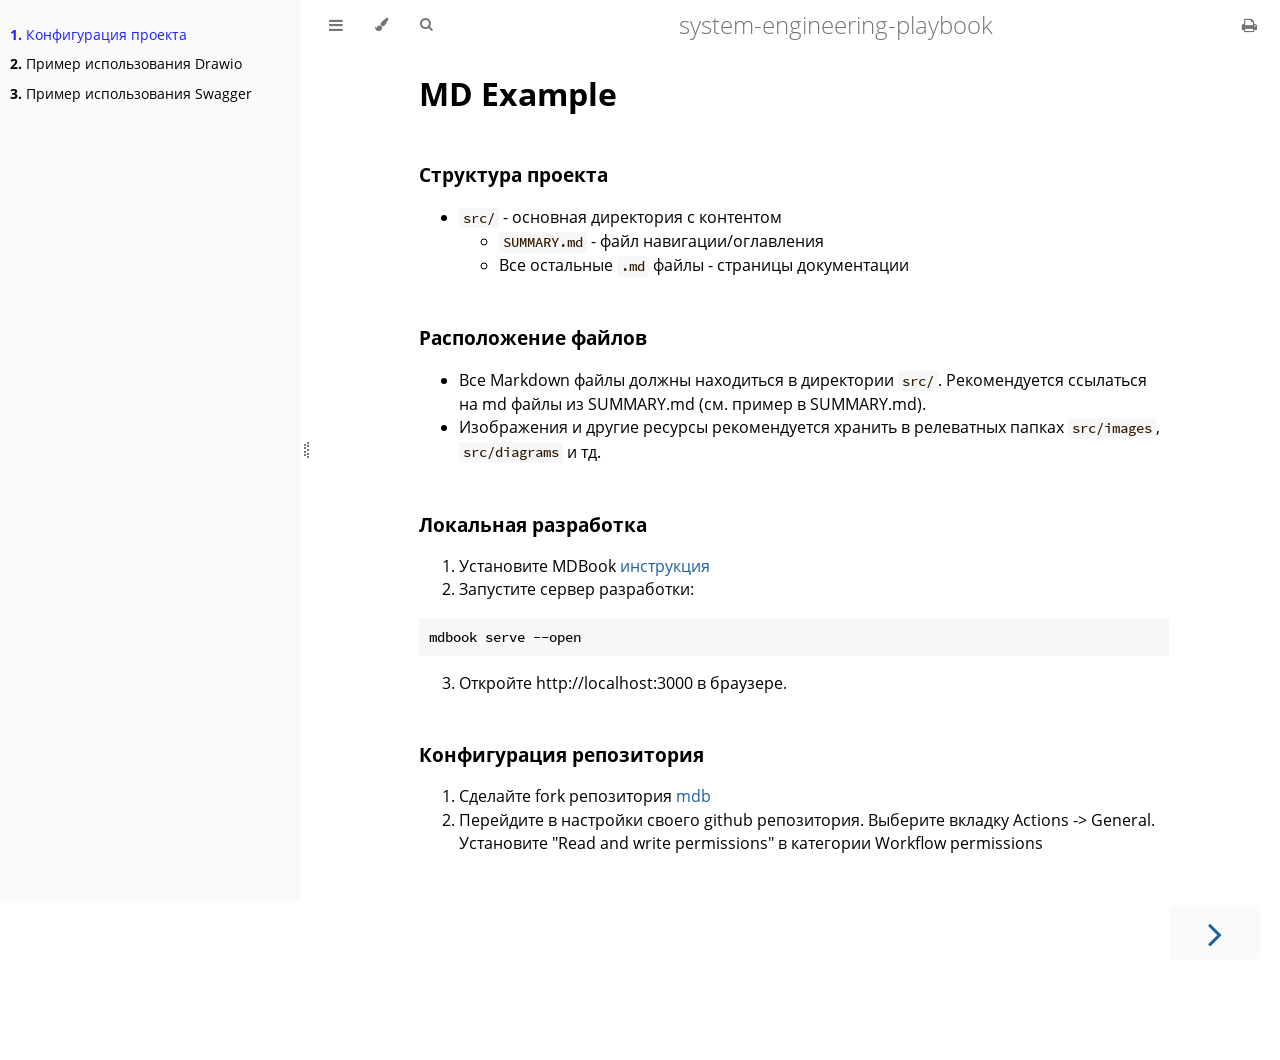
==== index.html @ 0db140ce "deploy: 8c6ef41985751043d47fd1ad18cd26ea9575f774" ====
<!DOCTYPE HTML>
<html lang="en" class="light sidebar-visible" dir="ltr">
    <head>
        <!-- Book generated using mdBook -->
        <meta charset="UTF-8">
        <title>Конфигурация проекта - system-engineering-playbook</title>


        <!-- Custom HTML head -->

        <meta name="description" content="">
        <meta name="viewport" content="width=device-width, initial-scale=1">
        <meta name="theme-color" content="#ffffff">

        <link rel="icon" href="favicon.svg">
        <link rel="shortcut icon" href="favicon.png">
        <link rel="stylesheet" href="css/variables.css">
        <link rel="stylesheet" href="css/general.css">
        <link rel="stylesheet" href="css/chrome.css">
        <link rel="stylesheet" href="css/print.css" media="print">

        <!-- Fonts -->
        <link rel="stylesheet" href="FontAwesome/css/font-awesome.css">
        <link rel="stylesheet" href="fonts/fonts.css">

        <!-- Highlight.js Stylesheets -->
        <link rel="stylesheet" id="highlight-css" href="highlight.css">
        <link rel="stylesheet" id="tomorrow-night-css" href="tomorrow-night.css">
        <link rel="stylesheet" id="ayu-highlight-css" href="ayu-highlight.css">

        <!-- Custom theme stylesheets -->
        <link rel="stylesheet" href="src/_assets/custom.css">


        <!-- Provide site root and default themes to javascript -->
        <script>
            const path_to_root = "";
            const default_light_theme = "light";
            const default_dark_theme = "navy";
            window.path_to_searchindex_js = "searchindex.js";
        </script>
        <!-- Start loading toc.js asap -->
        <script src="toc.js"></script>
    </head>
    <body>
    <div id="mdbook-help-container">
        <div id="mdbook-help-popup">
            <h2 class="mdbook-help-title">Keyboard shortcuts</h2>
            <div>
                <p>Press <kbd>←</kbd> or <kbd>→</kbd> to navigate between chapters</p>
                <p>Press <kbd>S</kbd> or <kbd>/</kbd> to search in the book</p>
                <p>Press <kbd>?</kbd> to show this help</p>
                <p>Press <kbd>Esc</kbd> to hide this help</p>
            </div>
        </div>
    </div>
    <div id="body-container">
        <!-- Work around some values being stored in localStorage wrapped in quotes -->
        <script>
            try {
                let theme = localStorage.getItem('mdbook-theme');
                let sidebar = localStorage.getItem('mdbook-sidebar');

                if (theme.startsWith('"') && theme.endsWith('"')) {
                    localStorage.setItem('mdbook-theme', theme.slice(1, theme.length - 1));
                }

                if (sidebar.startsWith('"') && sidebar.endsWith('"')) {
                    localStorage.setItem('mdbook-sidebar', sidebar.slice(1, sidebar.length - 1));
                }
            } catch (e) { }
        </script>

        <!-- Set the theme before any content is loaded, prevents flash -->
        <script>
            const default_theme = window.matchMedia("(prefers-color-scheme: dark)").matches ? default_dark_theme : default_light_theme;
            let theme;
            try { theme = localStorage.getItem('mdbook-theme'); } catch(e) { }
            if (theme === null || theme === undefined) { theme = default_theme; }
            const html = document.documentElement;
            html.classList.remove('light')
            html.classList.add(theme);
            html.classList.add("js");
        </script>

        <input type="checkbox" id="sidebar-toggle-anchor" class="hidden">

        <!-- Hide / unhide sidebar before it is displayed -->
        <script>
            let sidebar = null;
            const sidebar_toggle = document.getElementById("sidebar-toggle-anchor");
            if (document.body.clientWidth >= 1080) {
                try { sidebar = localStorage.getItem('mdbook-sidebar'); } catch(e) { }
                sidebar = sidebar || 'visible';
            } else {
                sidebar = 'hidden';
                sidebar_toggle.checked = false;
            }
            if (sidebar === 'visible') {
                sidebar_toggle.checked = true;
            } else {
                html.classList.remove('sidebar-visible');
            }
        </script>

        <nav id="sidebar" class="sidebar" aria-label="Table of contents">
            <!-- populated by js -->
            <mdbook-sidebar-scrollbox class="sidebar-scrollbox"></mdbook-sidebar-scrollbox>
            <noscript>
                <iframe class="sidebar-iframe-outer" src="toc.html"></iframe>
            </noscript>
            <div id="sidebar-resize-handle" class="sidebar-resize-handle">
                <div class="sidebar-resize-indicator"></div>
            </div>
        </nav>

        <div id="page-wrapper" class="page-wrapper">

            <div class="page">
                <div id="menu-bar-hover-placeholder"></div>
                <div id="menu-bar" class="menu-bar sticky">
                    <div class="left-buttons">
                        <label id="sidebar-toggle" class="icon-button" for="sidebar-toggle-anchor" title="Toggle Table of Contents" aria-label="Toggle Table of Contents" aria-controls="sidebar">
                            <i class="fa fa-bars"></i>
                        </label>
                        <button id="theme-toggle" class="icon-button" type="button" title="Change theme" aria-label="Change theme" aria-haspopup="true" aria-expanded="false" aria-controls="theme-list">
                            <i class="fa fa-paint-brush"></i>
                        </button>
                        <ul id="theme-list" class="theme-popup" aria-label="Themes" role="menu">
                            <li role="none"><button role="menuitem" class="theme" id="default_theme">Auto</button></li>
                            <li role="none"><button role="menuitem" class="theme" id="light">Light</button></li>
                            <li role="none"><button role="menuitem" class="theme" id="rust">Rust</button></li>
                            <li role="none"><button role="menuitem" class="theme" id="coal">Coal</button></li>
                            <li role="none"><button role="menuitem" class="theme" id="navy">Navy</button></li>
                            <li role="none"><button role="menuitem" class="theme" id="ayu">Ayu</button></li>
                        </ul>
                        <button id="search-toggle" class="icon-button" type="button" title="Search (`/`)" aria-label="Toggle Searchbar" aria-expanded="false" aria-keyshortcuts="/ s" aria-controls="searchbar">
                            <i class="fa fa-search"></i>
                        </button>
                    </div>

                    <h1 class="menu-title">system-engineering-playbook</h1>

                    <div class="right-buttons">
                        <a href="print.html" title="Print this book" aria-label="Print this book">
                            <i id="print-button" class="fa fa-print"></i>
                        </a>

                    </div>
                </div>

                <div id="search-wrapper" class="hidden">
                    <form id="searchbar-outer" class="searchbar-outer">
                        <div class="search-wrapper">
                            <input type="search" id="searchbar" name="searchbar" placeholder="Search this book ..." aria-controls="searchresults-outer" aria-describedby="searchresults-header">
                            <div class="spinner-wrapper">
                                <i class="fa fa-spinner fa-spin"></i>
                            </div>
                        </div>
                    </form>
                    <div id="searchresults-outer" class="searchresults-outer hidden">
                        <div id="searchresults-header" class="searchresults-header"></div>
                        <ul id="searchresults">
                        </ul>
                    </div>
                </div>

                <!-- Apply ARIA attributes after the sidebar and the sidebar toggle button are added to the DOM -->
                <script>
                    document.getElementById('sidebar-toggle').setAttribute('aria-expanded', sidebar === 'visible');
                    document.getElementById('sidebar').setAttribute('aria-hidden', sidebar !== 'visible');
                    Array.from(document.querySelectorAll('#sidebar a')).forEach(function(link) {
                        link.setAttribute('tabIndex', sidebar === 'visible' ? 0 : -1);
                    });
                </script>

                <div id="content" class="content">
                    <main>
                        <h1 id="md-example"><a class="header" href="#md-example">MD Example</a></h1>
<h3 id="Структура-проекта"><a class="header" href="#Структура-проекта">Структура проекта</a></h3>
<ul>
<li><code>src/</code> - основная директория с контентом
<ul>
<li><code>SUMMARY.md</code> - файл навигации/оглавления</li>
<li>Все остальные <code>.md</code> файлы - страницы документации</li>
</ul>
</li>
</ul>
<h3 id="Расположение-файлов"><a class="header" href="#Расположение-файлов">Расположение файлов</a></h3>
<ul>
<li>Все Markdown файлы должны находиться в директории <code>src/</code>. Рекомендуется ссылаться на md файлы из SUMMARY.md (см. пример в SUMMARY.md).</li>
<li>Изображения и другие ресурсы рекомендуется хранить в релеватных папках <code>src/images</code>, <code>src/diagrams</code> и тд.</li>
</ul>
<h3 id="Локальная-разработка"><a class="header" href="#Локальная-разработка">Локальная разработка</a></h3>
<ol>
<li>Установите MDBook <a href="https://rust-lang.github.io/mdBook/guide/installation.html">инструкция</a></li>
<li>Запустите сервер разработки:</li>
</ol>
<pre><code class="language-bash">mdbook serve --open
</code></pre>
<ol start="3">
<li>Откройте http://localhost:3000 в браузере.</li>
</ol>
<h3 id="Конфигурация-репозитория"><a class="header" href="#Конфигурация-репозитория">Конфигурация репозитория</a></h3>
<ol>
<li>Сделайте fork репозитория <a href="https://github.com/Jho00/system-engineering-playbook">mdb</a></li>
<li>Перейдите в настройки своего github репозитория. Выберите вкладку Actions -&gt; General. Установите "Read and write permissions" в категории Workflow permissions</li>
</ol>

                    </main>

                    <nav class="nav-wrapper" aria-label="Page navigation">
                        <!-- Mobile navigation buttons -->

                            <a rel="next prefetch" href="drawio.html" class="mobile-nav-chapters next" title="Next chapter" aria-label="Next chapter" aria-keyshortcuts="Right">
                                <i class="fa fa-angle-right"></i>
                            </a>

                        <div style="clear: both"></div>
                    </nav>
                </div>
            </div>

            <nav class="nav-wide-wrapper" aria-label="Page navigation">

                    <a rel="next prefetch" href="drawio.html" class="nav-chapters next" title="Next chapter" aria-label="Next chapter" aria-keyshortcuts="Right">
                        <i class="fa fa-angle-right"></i>
                    </a>
            </nav>

        </div>




        <script>
            window.playground_copyable = true;
        </script>


        <script src="elasticlunr.min.js"></script>
        <script src="mark.min.js"></script>
        <script src="searcher.js"></script>

        <script src="clipboard.min.js"></script>
        <script src="highlight.js"></script>
        <script src="book.js"></script>

        <!-- Custom JS scripts -->



    </div>
    </body>
</html>
---- css/variables.css ----
/* Globals */

:root {
    --sidebar-target-width: 300px;
    --sidebar-width: min(var(--sidebar-target-width), 80vw);
    --sidebar-resize-indicator-width: 8px;
    --sidebar-resize-indicator-space: 2px;
    --page-padding: 15px;
    --content-max-width: 750px;
    --menu-bar-height: 50px;
    --mono-font: "Source Code Pro", Consolas, "Ubuntu Mono", Menlo, "DejaVu Sans Mono", monospace, monospace;
    --code-font-size: 0.875em; /* please adjust the ace font size accordingly in editor.js */
    --searchbar-margin-block-start: 5px;
}

/* Themes */

.ayu {
    --bg: hsl(210, 25%, 8%);
    --fg: #c5c5c5;

    --sidebar-bg: #14191f;
    --sidebar-fg: #c8c9db;
    --sidebar-non-existant: #5c6773;
    --sidebar-active: #ffb454;
    --sidebar-spacer: #2d334f;

    --scrollbar: var(--sidebar-fg);

    --icons: #737480;
    --icons-hover: #b7b9cc;

    --links: #0096cf;

    --inline-code-color: #ffb454;

    --theme-popup-bg: #14191f;
    --theme-popup-border: #5c6773;
    --theme-hover: #191f26;

    --quote-bg: hsl(226, 15%, 17%);
    --quote-border: hsl(226, 15%, 22%);

    --warning-border: #ff8e00;

    --table-border-color: hsl(210, 25%, 13%);
    --table-header-bg: hsl(210, 25%, 28%);
    --table-alternate-bg: hsl(210, 25%, 11%);

    --searchbar-border-color: #848484;
    --searchbar-bg: #424242;
    --searchbar-fg: #fff;
    --searchbar-shadow-color: #d4c89f;
    --searchresults-header-fg: #666;
    --searchresults-border-color: #888;
    --searchresults-li-bg: #252932;
    --search-mark-bg: #e3b171;

    --color-scheme: dark;

    /* Same as `--icons` */
    --copy-button-filter: invert(45%) sepia(6%) saturate(621%) hue-rotate(198deg) brightness(99%) contrast(85%);
    /* Same as `--sidebar-active` */
    --copy-button-filter-hover: invert(68%) sepia(55%) saturate(531%) hue-rotate(341deg) brightness(104%) contrast(101%);

    --footnote-highlight: #2668a6;

    --overlay-bg: rgba(33, 40, 48, 0.4);
}

.coal {
    --bg: hsl(200, 7%, 8%);
    --fg: #98a3ad;

    --sidebar-bg: #292c2f;
    --sidebar-fg: #a1adb8;
    --sidebar-non-existant: #505254;
    --sidebar-active: #3473ad;
    --sidebar-spacer: #393939;

    --scrollbar: var(--sidebar-fg);

    --icons: #43484d;
    --icons-hover: #b3c0cc;

    --links: #2b79a2;

    --inline-code-color: #c5c8c6;

    --theme-popup-bg: #141617;
    --theme-popup-border: #43484d;
    --theme-hover: #1f2124;

    --quote-bg: hsl(234, 21%, 18%);
    --quote-border: hsl(234, 21%, 23%);

    --warning-border: #ff8e00;

    --table-border-color: hsl(200, 7%, 13%);
    --table-header-bg: hsl(200, 7%, 28%);
    --table-alternate-bg: hsl(200, 7%, 11%);

    --searchbar-border-color: #aaa;
    --searchbar-bg: #b7b7b7;
    --searchbar-fg: #000;
    --searchbar-shadow-color: #aaa;
    --searchresults-header-fg: #666;
    --searchresults-border-color: #98a3ad;
    --searchresults-li-bg: #2b2b2f;
    --search-mark-bg: #355c7d;

    --color-scheme: dark;

    /* Same as `--icons` */
    --copy-button-filter: invert(26%) sepia(8%) saturate(575%) hue-rotate(169deg) brightness(87%) contrast(82%);
    /* Same as `--sidebar-active` */
    --copy-button-filter-hover: invert(36%) sepia(70%) saturate(503%) hue-rotate(167deg) brightness(98%) contrast(89%);

    --footnote-highlight: #4079ae;

    --overlay-bg: rgba(33, 40, 48, 0.4);
}

.light, html:not(.js) {
    --bg: hsl(0, 0%, 100%);
    --fg: hsl(0, 0%, 0%);

    --sidebar-bg: #fafafa;
    --sidebar-fg: hsl(0, 0%, 0%);
    --sidebar-non-existant: #aaaaaa;
    --sidebar-active: #1f1fff;
    --sidebar-spacer: #f4f4f4;

    --scrollbar: #8F8F8F;

    --icons: #747474;
    --icons-hover: #000000;

    --links: #20609f;

    --inline-code-color: #301900;

    --theme-popup-bg: #fafafa;
    --theme-popup-border: #cccccc;
    --theme-hover: #e6e6e6;

    --quote-bg: hsl(197, 37%, 96%);
    --quote-border: hsl(197, 37%, 91%);

    --warning-border: #ff8e00;

    --table-border-color: hsl(0, 0%, 95%);
    --table-header-bg: hsl(0, 0%, 80%);
    --table-alternate-bg: hsl(0, 0%, 97%);

    --searchbar-border-color: #aaa;
    --searchbar-bg: #fafafa;
    --searchbar-fg: #000;
    --searchbar-shadow-color: #aaa;
    --searchresults-header-fg: #666;
    --searchresults-border-color: #888;
    --searchresults-li-bg: #e4f2fe;
    --search-mark-bg: #a2cff5;

    --color-scheme: light;

    /* Same as `--icons` */
    --copy-button-filter: invert(45.49%);
    /* Same as `--sidebar-active` */
    --copy-button-filter-hover: invert(14%) sepia(93%) saturate(4250%) hue-rotate(243deg) brightness(99%) contrast(130%);

    --footnote-highlight: #7e7eff;

    --overlay-bg: rgba(200, 200, 205, 0.4);
}

.navy {
    --bg: hsl(226, 23%, 11%);
    --fg: #bcbdd0;

    --sidebar-bg: #282d3f;
    --sidebar-fg: #c8c9db;
    --sidebar-non-existant: #505274;
    --sidebar-active: #2b79a2;
    --sidebar-spacer: #2d334f;

    --scrollbar: var(--sidebar-fg);

    --icons: #737480;
    --icons-hover: #b7b9cc;

    --links: #2b79a2;

    --inline-code-color: #c5c8c6;

    --theme-popup-bg: #161923;
    --theme-popup-border: #737480;
    --theme-hover: #282e40;

    --quote-bg: hsl(226, 15%, 17%);
    --quote-border: hsl(226, 15%, 22%);

    --warning-border: #ff8e00;

    --table-border-color: hsl(226, 23%, 16%);
    --table-header-bg: hsl(226, 23%, 31%);
    --table-alternate-bg: hsl(226, 23%, 14%);

    --searchbar-border-color: #aaa;
    --searchbar-bg: #aeaec6;
    --searchbar-fg: #000;
    --searchbar-shadow-color: #aaa;
    --searchresults-header-fg: #5f5f71;
    --searchresults-border-color: #5c5c68;
    --searchresults-li-bg: #242430;
    --search-mark-bg: #a2cff5;

    --color-scheme: dark;

    /* Same as `--icons` */
    --copy-button-filter: invert(51%) sepia(10%) saturate(393%) hue-rotate(198deg) brightness(86%) contrast(87%);
    /* Same as `--sidebar-active` */
    --copy-button-filter-hover: invert(46%) sepia(20%) saturate(1537%) hue-rotate(156deg) brightness(85%) contrast(90%);

    --footnote-highlight: #4079ae;

    --overlay-bg: rgba(33, 40, 48, 0.4);
}

.rust {
    --bg: hsl(60, 9%, 87%);
    --fg: #262625;

    --sidebar-bg: #3b2e2a;
    --sidebar-fg: #c8c9db;
    --sidebar-non-existant: #505254;
    --sidebar-active: #e69f67;
    --sidebar-spacer: #45373a;

    --scrollbar: var(--sidebar-fg);

    --icons: #737480;
    --icons-hover: #262625;

    --links: #2b79a2;

    --inline-code-color: #6e6b5e;

    --theme-popup-bg: #e1e1db;
    --theme-popup-border: #b38f6b;
    --theme-hover: #99908a;

    --quote-bg: hsl(60, 5%, 75%);
    --quote-border: hsl(60, 5%, 70%);

    --warning-border: #ff8e00;

    --table-border-color: hsl(60, 9%, 82%);
    --table-header-bg: #b3a497;
    --table-alternate-bg: hsl(60, 9%, 84%);

    --searchbar-border-color: #aaa;
    --searchbar-bg: #fafafa;
    --searchbar-fg: #000;
    --searchbar-shadow-color: #aaa;
    --searchresults-header-fg: #666;
    --searchresults-border-color: #888;
    --searchresults-li-bg: #dec2a2;
    --search-mark-bg: #e69f67;

    /* Same as `--icons` */
    --copy-button-filter: invert(51%) sepia(10%) saturate(393%) hue-rotate(198deg) brightness(86%) contrast(87%);
    /* Same as `--sidebar-active` */
    --copy-button-filter-hover: invert(77%) sepia(16%) saturate(1798%) hue-rotate(328deg) brightness(98%) contrast(83%);

    --footnote-highlight: #d3a17a;

    --overlay-bg: rgba(150, 150, 150, 0.25);
}

@media (prefers-color-scheme: dark) {
    html:not(.js) {
        --bg: hsl(200, 7%, 8%);
        --fg: #98a3ad;

        --sidebar-bg: #292c2f;
        --sidebar-fg: #a1adb8;
        --sidebar-non-existant: #505254;
        --sidebar-active: #3473ad;
        --sidebar-spacer: #393939;

        --scrollbar: var(--sidebar-fg);

        --icons: #43484d;
        --icons-hover: #b3c0cc;

        --links: #2b79a2;

        --inline-code-color: #c5c8c6;

        --theme-popup-bg: #141617;
        --theme-popup-border: #43484d;
        --theme-hover: #1f2124;

        --quote-bg: hsl(234, 21%, 18%);
        --quote-border: hsl(234, 21%, 23%);

        --warning-border: #ff8e00;

        --table-border-color: hsl(200, 7%, 13%);
        --table-header-bg: hsl(200, 7%, 28%);
        --table-alternate-bg: hsl(200, 7%, 11%);

        --searchbar-border-color: #aaa;
        --searchbar-bg: #b7b7b7;
        --searchbar-fg: #000;
        --searchbar-shadow-color: #aaa;
        --searchresults-header-fg: #666;
        --searchresults-border-color: #98a3ad;
        --searchresults-li-bg: #2b2b2f;
        --search-mark-bg: #355c7d;

        --color-scheme: dark;

        /* Same as `--icons` */
        --copy-button-filter: invert(26%) sepia(8%) saturate(575%) hue-rotate(169deg) brightness(87%) contrast(82%);
        /* Same as `--sidebar-active` */
        --copy-button-filter-hover: invert(36%) sepia(70%) saturate(503%) hue-rotate(167deg) brightness(98%) contrast(89%);
    }
}
---- css/general.css ----
/* Base styles and content styles */

:root {
    /* Browser default font-size is 16px, this way 1 rem = 10px */
    font-size: 62.5%;
    color-scheme: var(--color-scheme);
}

html {
    font-family: "Open Sans", sans-serif;
    color: var(--fg);
    background-color: var(--bg);
    text-size-adjust: none;
    -webkit-text-size-adjust: none;
}

body {
    margin: 0;
    font-size: 1.6rem;
    overflow-x: hidden;
}

code {
    font-family: var(--mono-font) !important;
    font-size: var(--code-font-size);
    direction: ltr !important;
}

/* make long words/inline code not x overflow */
main {
    overflow-wrap: break-word;
}

/* make wide tables scroll if they overflow */
.table-wrapper {
    overflow-x: auto;
}

/* Don't change font size in headers. */
h1 code, h2 code, h3 code, h4 code, h5 code, h6 code {
    font-size: unset;
}

.left { float: left; }
.right { float: right; }
.boring { opacity: 0.6; }
.hide-boring .boring { display: none; }
.hidden { display: none !important; }

h2, h3 { margin-block-start: 2.5em; }
h4, h5 { margin-block-start: 2em; }

.header + .header h3,
.header + .header h4,
.header + .header h5 {
    margin-block-start: 1em;
}

h1:target::before,
h2:target::before,
h3:target::before,
h4:target::before,
h5:target::before,
h6:target::before {
    display: inline-block;
    content: "»";
    margin-inline-start: -30px;
    width: 30px;
}

/* This is broken on Safari as of version 14, but is fixed
   in Safari Technology Preview 117 which I think will be Safari 14.2.
   https://bugs.webkit.org/show_bug.cgi?id=218076
*/
:target {
    /* Safari does not support logical properties */
    scroll-margin-top: calc(var(--menu-bar-height) + 0.5em);
}

.page {
    outline: 0;
    padding: 0 var(--page-padding);
    margin-block-start: calc(0px - var(--menu-bar-height)); /* Compensate for the #menu-bar-hover-placeholder */
}
.page-wrapper {
    box-sizing: border-box;
    background-color: var(--bg);
}
html:not(.js) .page-wrapper,
.js:not(.sidebar-resizing) .page-wrapper {
    transition: margin-left 0.3s ease, transform 0.3s ease; /* Animation: slide away */
}
[dir=rtl]:not(.js) .page-wrapper,
[dir=rtl].js:not(.sidebar-resizing) .page-wrapper {
    transition: margin-right 0.3s ease, transform 0.3s ease; /* Animation: slide away */
}

.content {
    overflow-y: auto;
    padding: 0 5px 50px 5px;
}
.content main {
    margin-inline-start: auto;
    margin-inline-end: auto;
    max-width: var(--content-max-width);
}
.content p { line-height: 1.45em; }
.content ol { line-height: 1.45em; }
.content ul { line-height: 1.45em; }
.content a { text-decoration: none; }
.content a:hover { text-decoration: underline; }
.content img, .content video { max-width: 100%; }
.content .header:link,
.content .header:visited {
    color: var(--fg);
}
.content .header:link,
.content .header:visited:hover {
    text-decoration: none;
}

table {
    margin: 0 auto;
    border-collapse: collapse;
}
table td {
    padding: 3px 20px;
    border: 1px var(--table-border-color) solid;
}
table thead {
    background: var(--table-header-bg);
}
table thead td {
    font-weight: 700;
    border: none;
}
table thead th {
    padding: 3px 20px;
}
table thead tr {
    border: 1px var(--table-header-bg) solid;
}
/* Alternate background colors for rows */
table tbody tr:nth-child(2n) {
    background: var(--table-alternate-bg);
}


blockquote {
    margin: 20px 0;
    padding: 0 20px;
    color: var(--fg);
    background-color: var(--quote-bg);
    border-block-start: .1em solid var(--quote-border);
    border-block-end: .1em solid var(--quote-border);
}

.warning {
    margin: 20px;
    padding: 0 20px;
    border-inline-start: 2px solid var(--warning-border);
}

.warning:before {
    position: absolute;
    width: 3rem;
    height: 3rem;
    margin-inline-start: calc(-1.5rem - 21px);
    content: "ⓘ";
    text-align: center;
    background-color: var(--bg);
    color: var(--warning-border);
    font-weight: bold;
    font-size: 2rem;
}

blockquote .warning:before {
    background-color: var(--quote-bg);
}

kbd {
    background-color: var(--table-border-color);
    border-radius: 4px;
    border: solid 1px var(--theme-popup-border);
    box-shadow: inset 0 -1px 0 var(--theme-hover);
    display: inline-block;
    font-size: var(--code-font-size);
    font-family: var(--mono-font);
    line-height: 10px;
    padding: 4px 5px;
    vertical-align: middle;
}

sup {
    /* Set the line-height for superscript and footnote references so that there
       isn't an awkward space appearing above lines that contain the footnote.

       See https://github.com/rust-lang/mdBook/pull/2443#discussion_r1813773583
       for an explanation.
    */
    line-height: 0;
}

.footnote-definition {
    font-size: 0.9em;
}
/* The default spacing for a list is a little too large. */
.footnote-definition ul,
.footnote-definition ol {
    padding-left: 20px;
}
.footnote-definition > li {
    /* Required to position the ::before target */
    position: relative;
}
.footnote-definition > li:target {
    scroll-margin-top: 50vh;
}
.footnote-reference:target {
    scroll-margin-top: 50vh;
}
/* Draws a border around the footnote (including the marker) when it is selected.
   TODO: If there are multiple linkbacks, highlight which one you just came
   from so you know which one to click.
*/
.footnote-definition > li:target::before {
    border: 2px solid var(--footnote-highlight);
    border-radius: 6px;
    position: absolute;
    top: -8px;
    right: -8px;
    bottom: -8px;
    left: -32px;
    pointer-events: none;
    content: "";
}
/* Pulses the footnote reference so you can quickly see where you left off reading.
   This could use some improvement.
*/
@media not (prefers-reduced-motion) {
    .footnote-reference:target  {
        animation: fn-highlight 0.8s;
        border-radius: 2px;
    }

    @keyframes fn-highlight {
        from {
            background-color: var(--footnote-highlight);
        }
    }
}

.tooltiptext {
    position: absolute;
    visibility: hidden;
    color: #fff;
    background-color: #333;
    transform: translateX(-50%); /* Center by moving tooltip 50% of its width left */
    left: -8px; /* Half of the width of the icon */
    top: -35px;
    font-size: 0.8em;
    text-align: center;
    border-radius: 6px;
    padding: 5px 8px;
    margin: 5px;
    z-index: 1000;
}
.tooltipped .tooltiptext {
    visibility: visible;
}

.chapter li.part-title {
    color: var(--sidebar-fg);
    margin: 5px 0px;
    font-weight: bold;
}

.result-no-output {
    font-style: italic;
}
---- css/chrome.css ----
/* CSS for UI elements (a.k.a. chrome) */

html {
    scrollbar-color: var(--scrollbar) var(--bg);
}
#searchresults a,
.content a:link,
a:visited,
a > .hljs {
    color: var(--links);
}

/*
    body-container is necessary because mobile browsers don't seem to like
    overflow-x on the body tag when there is a <meta name="viewport"> tag.
*/
#body-container {
    /*
        This is used when the sidebar pushes the body content off the side of
        the screen on small screens. Without it, dragging on mobile Safari
        will want to reposition the viewport in a weird way.
    */
    overflow-x: clip;
}

/* Menu Bar */

#menu-bar,
#menu-bar-hover-placeholder {
    z-index: 101;
    margin: auto calc(0px - var(--page-padding));
}
#menu-bar {
    position: relative;
    display: flex;
    flex-wrap: wrap;
    background-color: var(--bg);
    border-block-end-color: var(--bg);
    border-block-end-width: 1px;
    border-block-end-style: solid;
}
#menu-bar.sticky,
#menu-bar-hover-placeholder:hover + #menu-bar,
#menu-bar:hover,
html.sidebar-visible #menu-bar {
    position: -webkit-sticky;
    position: sticky;
    top: 0 !important;
}
#menu-bar-hover-placeholder {
    position: sticky;
    position: -webkit-sticky;
    top: 0;
    height: var(--menu-bar-height);
}
#menu-bar.bordered {
    border-block-end-color: var(--table-border-color);
}
#menu-bar i, #menu-bar .icon-button {
    position: relative;
    padding: 0 8px;
    z-index: 10;
    line-height: var(--menu-bar-height);
    cursor: pointer;
    transition: color 0.5s;
}
@media only screen and (max-width: 420px) {
    #menu-bar i, #menu-bar .icon-button {
        padding: 0 5px;
    }
}

.icon-button {
    border: none;
    background: none;
    padding: 0;
    color: inherit;
}
.icon-button i {
    margin: 0;
}

.right-buttons {
    margin: 0 15px;
}
.right-buttons a {
    text-decoration: none;
}

.left-buttons {
    display: flex;
    margin: 0 5px;
}
html:not(.js) .left-buttons button {
    display: none;
}

.menu-title {
    display: inline-block;
    font-weight: 200;
    font-size: 2.4rem;
    line-height: var(--menu-bar-height);
    text-align: center;
    margin: 0;
    flex: 1;
    white-space: nowrap;
    overflow: hidden;
    text-overflow: ellipsis;
}
.menu-title {
    cursor: pointer;
}

.menu-bar,
.menu-bar:visited,
.nav-chapters,
.nav-chapters:visited,
.mobile-nav-chapters,
.mobile-nav-chapters:visited,
.menu-bar .icon-button,
.menu-bar a i {
    color: var(--icons);
}

.menu-bar i:hover,
.menu-bar .icon-button:hover,
.nav-chapters:hover,
.mobile-nav-chapters i:hover {
    color: var(--icons-hover);
}

/* Nav Icons */

.nav-chapters {
    font-size: 2.5em;
    text-align: center;
    text-decoration: none;

    position: fixed;
    top: 0;
    bottom: 0;
    margin: 0;
    max-width: 150px;
    min-width: 90px;

    display: flex;
    justify-content: center;
    align-content: center;
    flex-direction: column;

    transition: color 0.5s, background-color 0.5s;
}

.nav-chapters:hover {
    text-decoration: none;
    background-color: var(--theme-hover);
    transition: background-color 0.15s, color 0.15s;
}

.nav-wrapper {
    margin-block-start: 50px;
    display: none;
}

.mobile-nav-chapters {
    font-size: 2.5em;
    text-align: center;
    text-decoration: none;
    width: 90px;
    border-radius: 5px;
    background-color: var(--sidebar-bg);
}

/* Only Firefox supports flow-relative values */
.previous { float: left; }
[dir=rtl] .previous { float: right; }

/* Only Firefox supports flow-relative values */
.next {
    float: right;
    right: var(--page-padding);
}
[dir=rtl] .next {
    float: left;
    right: unset;
    left: var(--page-padding);
}

/* Use the correct buttons for RTL layouts*/
[dir=rtl] .previous i.fa-angle-left:before {content:"\f105";}
[dir=rtl] .next i.fa-angle-right:before { content:"\f104"; }

@media only screen and (max-width: 1080px) {
    .nav-wide-wrapper { display: none; }
    .nav-wrapper { display: block; }
}

/* sidebar-visible */
@media only screen and (max-width: 1380px) {
    #sidebar-toggle-anchor:checked ~ .page-wrapper .nav-wide-wrapper { display: none; }
    #sidebar-toggle-anchor:checked ~ .page-wrapper .nav-wrapper { display: block; }
}

/* Inline code */

:not(pre) > .hljs {
    display: inline;
    padding: 0.1em 0.3em;
    border-radius: 3px;
}

:not(pre):not(a) > .hljs {
    color: var(--inline-code-color);
    overflow-x: initial;
}

a:hover > .hljs {
    text-decoration: underline;
}

pre {
    position: relative;
}
pre > .buttons {
    position: absolute;
    z-index: 100;
    right: 0px;
    top: 2px;
    margin: 0px;
    padding: 2px 0px;

    color: var(--sidebar-fg);
    cursor: pointer;
    visibility: hidden;
    opacity: 0;
    transition: visibility 0.1s linear, opacity 0.1s linear;
}
pre:hover > .buttons {
    visibility: visible;
    opacity: 1
}
pre > .buttons :hover {
    color: var(--sidebar-active);
    border-color: var(--icons-hover);
    background-color: var(--theme-hover);
}
pre > .buttons i {
    margin-inline-start: 8px;
}
pre > .buttons button {
    cursor: inherit;
    margin: 0px 5px;
    padding: 4px 4px 3px 5px;
    font-size: 23px;

    border-style: solid;
    border-width: 1px;
    border-radius: 4px;
    border-color: var(--icons);
    background-color: var(--theme-popup-bg);
    transition: 100ms;
    transition-property: color,border-color,background-color;
    color: var(--icons);
}

pre > .buttons button.clip-button {
    padding: 2px 4px 0px 6px;
}
pre > .buttons button.clip-button::before {
    /* clipboard image from octicons (https://github.com/primer/octicons/tree/v2.0.0) MIT license
     */
    content: url('data:image/svg+xml,<svg width="21" height="20" viewBox="0 0 24 25" \
xmlns="http://www.w3.org/2000/svg" aria-label="Copy to clipboard">\
<path d="M18 20h2v3c0 1-1 2-2 2H2c-.998 0-2-1-2-2V5c0-.911.755-1.667 1.667-1.667h5A3.323 3.323 0 \
0110 0a3.323 3.323 0 013.333 3.333h5C19.245 3.333 20 4.09 20 5v8.333h-2V9H2v14h16v-3zM3 \
7h14c0-.911-.793-1.667-1.75-1.667H13.5c-.957 0-1.75-.755-1.75-1.666C11.75 2.755 10.957 2 10 \
2s-1.75.755-1.75 1.667c0 .911-.793 1.666-1.75 1.666H4.75C3.793 5.333 3 6.09 3 7z"/>\
<path d="M4 19h6v2H4zM12 11H4v2h8zM4 17h4v-2H4zM15 15v-3l-4.5 4.5L15 21v-3l8.027-.032L23 15z"/>\
</svg>');
    filter: var(--copy-button-filter);
}
pre > .buttons button.clip-button:hover::before {
    filter: var(--copy-button-filter-hover);
}

@media (pointer: coarse) {
    pre > .buttons button {
        /* On mobile, make it easier to tap buttons. */
        padding: 0.3rem 1rem;
    }

    .sidebar-resize-indicator {
        /* Hide resize indicator on devices with limited accuracy */
        display: none;
    }
}
pre > code {
    display: block;
    padding: 1rem;
}

/* FIXME: ACE editors overlap their buttons because ACE does absolute
   positioning within the code block which breaks padding. The only solution I
   can think of is to move the padding to the outer pre tag (or insert a div
   wrapper), but that would require fixing a whole bunch of CSS rules.
*/
.hljs.ace_editor {
  padding: 0rem 0rem;
}

pre > .result {
    margin-block-start: 10px;
}

/* Search */

#searchresults a {
    text-decoration: none;
}

mark {
    border-radius: 2px;
    padding-block-start: 0;
    padding-block-end: 1px;
    padding-inline-start: 3px;
    padding-inline-end: 3px;
    margin-block-start: 0;
    margin-block-end: -1px;
    margin-inline-start: -3px;
    margin-inline-end: -3px;
    background-color: var(--search-mark-bg);
    transition: background-color 300ms linear;
    cursor: pointer;
}

mark.fade-out {
    background-color: rgba(0,0,0,0) !important;
    cursor: auto;
}

.searchbar-outer {
    margin-inline-start: auto;
    margin-inline-end: auto;
    max-width: var(--content-max-width);
}

#searchbar-outer.searching #searchbar {
    padding-right: 30px;
}
#searchbar-outer .spinner-wrapper {
    display: none;
}
#searchbar-outer.searching .spinner-wrapper {
    display: block;
}

.search-wrapper {
    position: relative;
}

.spinner-wrapper {
    --spinner-margin: 2px;
    position: absolute;
    margin-block-start: calc(var(--searchbar-margin-block-start) + var(--spinner-margin));
    right: var(--spinner-margin);
    top: 0;
    bottom: var(--spinner-margin);
    padding: 6px;
    background-color: var(--bg);
}

#searchbar {
    width: 100%;
    margin-block-start: var(--searchbar-margin-block-start);
    margin-block-end: 0;
    margin-inline-start: auto;
    margin-inline-end: auto;
    padding: 10px 16px;
    transition: box-shadow 300ms ease-in-out;
    border: 1px solid var(--searchbar-border-color);
    border-radius: 3px;
    background-color: var(--searchbar-bg);
    color: var(--searchbar-fg);
}
#searchbar:focus,
#searchbar.active {
    box-shadow: 0 0 3px var(--searchbar-shadow-color);
}

.searchresults-header {
    font-weight: bold;
    font-size: 1em;
    padding-block-start: 18px;
    padding-block-end: 0;
    padding-inline-start: 5px;
    padding-inline-end: 0;
    color: var(--searchresults-header-fg);
}

.searchresults-outer {
    margin-inline-start: auto;
    margin-inline-end: auto;
    max-width: var(--content-max-width);
    border-block-end: 1px dashed var(--searchresults-border-color);
}

ul#searchresults {
    list-style: none;
    padding-inline-start: 20px;
}
ul#searchresults li {
    margin: 10px 0px;
    padding: 2px;
    border-radius: 2px;
}
ul#searchresults li.focus {
    background-color: var(--searchresults-li-bg);
}
ul#searchresults span.teaser {
    display: block;
    clear: both;
    margin-block-start: 5px;
    margin-block-end: 0;
    margin-inline-start: 20px;
    margin-inline-end: 0;
    font-size: 0.8em;
}
ul#searchresults span.teaser em {
    font-weight: bold;
    font-style: normal;
}

/* Sidebar */

.sidebar {
    position: fixed;
    left: 0;
    top: 0;
    bottom: 0;
    width: var(--sidebar-width);
    font-size: 0.875em;
    box-sizing: border-box;
    -webkit-overflow-scrolling: touch;
    overscroll-behavior-y: contain;
    background-color: var(--sidebar-bg);
    color: var(--sidebar-fg);
}
.sidebar-iframe-inner {
    --padding: 10px;

    background-color: var(--sidebar-bg);
    padding: var(--padding);
    margin: 0;
    font-size: 1.4rem;
    color: var(--sidebar-fg);
    min-height: calc(100vh - var(--padding) * 2);
}
.sidebar-iframe-outer {
    border: none;
    height: 100%;
    position: absolute;
    top: 0;
    bottom: 0;
    left: 0;
    right: 0;
}
[dir=rtl] .sidebar { left: unset; right: 0; }
.sidebar-resizing {
    -moz-user-select: none;
    -webkit-user-select: none;
    -ms-user-select: none;
    user-select: none;
}
html:not(.sidebar-resizing) .sidebar {
    transition: transform 0.3s; /* Animation: slide away */
}
.sidebar code {
    line-height: 2em;
}
.sidebar .sidebar-scrollbox {
    overflow-y: auto;
    position: absolute;
    top: 0;
    bottom: 0;
    left: 0;
    right: 0;
    padding: 10px 10px;
}
.sidebar .sidebar-resize-handle {
    position: absolute;
    cursor: col-resize;
    width: 0;
    right: calc(var(--sidebar-resize-indicator-width) * -1);
    top: 0;
    bottom: 0;
    display: flex;
    align-items: center;
}

.sidebar-resize-handle .sidebar-resize-indicator {
    width: 100%;
    height: 16px;
    color: var(--icons);
    margin-inline-start: var(--sidebar-resize-indicator-space);
	display: flex;
	align-items: center;
	justify-content: flex-start;
}
.sidebar-resize-handle .sidebar-resize-indicator::before {
    content: "";
    width: 2px;
    height: 12px;
    border-left: dotted 2px currentColor;
}
.sidebar-resize-handle .sidebar-resize-indicator::after {
    content: "";
    width: 2px;
    height: 16px;
    border-left: dotted 2px currentColor;
}

[dir=rtl] .sidebar .sidebar-resize-handle {
    left: calc(var(--sidebar-resize-indicator-width) * -1);
    right: unset;
}
.js .sidebar .sidebar-resize-handle {
    cursor: col-resize;
    width: calc(var(--sidebar-resize-indicator-width) - var(--sidebar-resize-indicator-space));
}
/* sidebar-hidden */
#sidebar-toggle-anchor:not(:checked) ~ .sidebar {
    transform: translateX(calc(0px - var(--sidebar-width) - var(--sidebar-resize-indicator-width)));
}
[dir=rtl] #sidebar-toggle-anchor:not(:checked) ~ .sidebar {
    transform: translateX(calc(var(--sidebar-width) + var(--sidebar-resize-indicator-width)));
}
.sidebar::-webkit-scrollbar {
    background: var(--sidebar-bg);
}
.sidebar::-webkit-scrollbar-thumb {
    background: var(--scrollbar);
}

/* sidebar-visible */
#sidebar-toggle-anchor:checked ~ .page-wrapper {
    transform: translateX(calc(var(--sidebar-width) + var(--sidebar-resize-indicator-width)));
}
[dir=rtl] #sidebar-toggle-anchor:checked ~ .page-wrapper {
    transform: translateX(calc(0px - var(--sidebar-width) - var(--sidebar-resize-indicator-width)));
}
@media only screen and (min-width: 620px) {
    #sidebar-toggle-anchor:checked ~ .page-wrapper {
        transform: none;
        margin-inline-start: calc(var(--sidebar-width) + var(--sidebar-resize-indicator-width));
    }
    [dir=rtl] #sidebar-toggle-anchor:checked ~ .page-wrapper {
        transform: none;
    }
}

.chapter {
    list-style: none outside none;
    padding-inline-start: 0;
    line-height: 2.2em;
}

.chapter ol {
    width: 100%;
}

.chapter li {
    display: flex;
    color: var(--sidebar-non-existant);
}
.chapter li a {
    display: block;
    padding: 0;
    text-decoration: none;
    color: var(--sidebar-fg);
}

.chapter li a:hover {
    color: var(--sidebar-active);
}

.chapter li a.active {
    color: var(--sidebar-active);
}

.chapter li > a.toggle {
    cursor: pointer;
    display: block;
    margin-inline-start: auto;
    padding: 0 10px;
    user-select: none;
    opacity: 0.68;
}

.chapter li > a.toggle div {
    transition: transform 0.5s;
}

/* collapse the section */
.chapter li:not(.expanded) + li > ol {
    display: none;
}

.chapter li.chapter-item {
    line-height: 1.5em;
    margin-block-start: 0.6em;
}

.chapter li.expanded > a.toggle div {
    transform: rotate(90deg);
}

.spacer {
    width: 100%;
    height: 3px;
    margin: 5px 0px;
}
.chapter .spacer {
    background-color: var(--sidebar-spacer);
}

@media (-moz-touch-enabled: 1), (pointer: coarse) {
    .chapter li a { padding: 5px 0; }
    .spacer { margin: 10px 0; }
}

.section {
    list-style: none outside none;
    padding-inline-start: 20px;
    line-height: 1.9em;
}

/* Theme Menu Popup */

.theme-popup {
    position: absolute;
    left: 10px;
    top: var(--menu-bar-height);
    z-index: 1000;
    border-radius: 4px;
    font-size: 0.7em;
    color: var(--fg);
    background: var(--theme-popup-bg);
    border: 1px solid var(--theme-popup-border);
    margin: 0;
    padding: 0;
    list-style: none;
    display: none;
    /* Don't let the children's background extend past the rounded corners. */
    overflow: hidden;
}
[dir=rtl] .theme-popup { left: unset;  right: 10px; }
.theme-popup .default {
    color: var(--icons);
}
.theme-popup .theme {
    width: 100%;
    border: 0;
    margin: 0;
    padding: 2px 20px;
    line-height: 25px;
    white-space: nowrap;
    text-align: start;
    cursor: pointer;
    color: inherit;
    background: inherit;
    font-size: inherit;
}
.theme-popup .theme:hover {
    background-color: var(--theme-hover);
}

.theme-selected::before {
    display: inline-block;
    content: "✓";
    margin-inline-start: -14px;
    width: 14px;
}

/* The container for the help popup that covers the whole window. */
#mdbook-help-container {
    /* Position and size for the whole window. */
    position: fixed;
    top: 0;
    left: 0;
    right: 0;
    bottom: 0;
    /* This uses flex layout (which is set in book.js), and centers the popup
       in the window.*/
    display: none;
    align-items: center;
    justify-content: center;
    z-index: 1000;
    /* Dim out the book while the popup is visible. */
    background: var(--overlay-bg);
}

/* The popup help box. */
#mdbook-help-popup {
    box-shadow: 0 4px 24px rgba(0,0,0,0.15);
    min-width: 300px;
    max-width: 500px;
    width: 100%;
    box-sizing: border-box;
    display: flex;
    flex-direction: column;
    align-items: center;
    background-color: var(--bg);
    color: var(--fg);
    border-width: 1px;
    border-color: var(--theme-popup-border);
    border-style: solid;
    border-radius: 8px;
    padding: 10px;
}

.mdbook-help-title {
    text-align: center;
    /* mdbook's margin for h2 is way too large. */
    margin: 10px;
}
---- css/print.css ----
#sidebar,
#menu-bar,
.nav-chapters,
.mobile-nav-chapters {
    display: none;
}

#page-wrapper.page-wrapper {
    transform: none !important;
    margin-inline-start: 0px;
    overflow-y: initial;
}

#content {
    max-width: none;
    margin: 0;
    padding: 0;
}

.page {
    overflow-y: initial;
}

code {
    direction: ltr !important;
}

pre > .buttons {
    z-index: 2;
}

a, a:visited, a:active, a:hover {
    color: #4183c4;
    text-decoration: none;
}

h1, h2, h3, h4, h5, h6 {
    page-break-inside: avoid;
    page-break-after: avoid;
}

pre, code {
    page-break-inside: avoid;
    white-space: pre-wrap;
}

.fa {
    display: none !important;
}
---- fonts/fonts.css ----
/* Open Sans is licensed under the Apache License, Version 2.0. See http://www.apache.org/licenses/LICENSE-2.0 */
/* Source Code Pro is under the Open Font License. See https://scripts.sil.org/cms/scripts/page.php?site_id=nrsi&id=OFL */

/* open-sans-300 - latin_vietnamese_latin-ext_greek-ext_greek_cyrillic-ext_cyrillic */
@font-face {
  font-family: 'Open Sans';
  font-style: normal;
  font-weight: 300;
  src: local('Open Sans Light'), local('OpenSans-Light'),
       url('../fonts/open-sans-v17-all-charsets-300.woff2') format('woff2');
}

/* open-sans-300italic - latin_vietnamese_latin-ext_greek-ext_greek_cyrillic-ext_cyrillic */
@font-face {
  font-family: 'Open Sans';
  font-style: italic;
  font-weight: 300;
  src: local('Open Sans Light Italic'), local('OpenSans-LightItalic'),
       url('../fonts/open-sans-v17-all-charsets-300italic.woff2') format('woff2');
}

/* open-sans-regular - latin_vietnamese_latin-ext_greek-ext_greek_cyrillic-ext_cyrillic */
@font-face {
  font-family: 'Open Sans';
  font-style: normal;
  font-weight: 400;
  src: local('Open Sans Regular'), local('OpenSans-Regular'),
       url('../fonts/open-sans-v17-all-charsets-regular.woff2') format('woff2');
}

/* open-sans-italic - latin_vietnamese_latin-ext_greek-ext_greek_cyrillic-ext_cyrillic */
@font-face {
  font-family: 'Open Sans';
  font-style: italic;
  font-weight: 400;
  src: local('Open Sans Italic'), local('OpenSans-Italic'),
       url('../fonts/open-sans-v17-all-charsets-italic.woff2') format('woff2');
}

/* open-sans-600 - latin_vietnamese_latin-ext_greek-ext_greek_cyrillic-ext_cyrillic */
@font-face {
  font-family: 'Open Sans';
  font-style: normal;
  font-weight: 600;
  src: local('Open Sans SemiBold'), local('OpenSans-SemiBold'),
       url('../fonts/open-sans-v17-all-charsets-600.woff2') format('woff2');
}

/* open-sans-600italic - latin_vietnamese_latin-ext_greek-ext_greek_cyrillic-ext_cyrillic */
@font-face {
  font-family: 'Open Sans';
  font-style: italic;
  font-weight: 600;
  src: local('Open Sans SemiBold Italic'), local('OpenSans-SemiBoldItalic'),
       url('../fonts/open-sans-v17-all-charsets-600italic.woff2') format('woff2');
}

/* open-sans-700 - latin_vietnamese_latin-ext_greek-ext_greek_cyrillic-ext_cyrillic */
@font-face {
  font-family: 'Open Sans';
  font-style: normal;
  font-weight: 700;
  src: local('Open Sans Bold'), local('OpenSans-Bold'),
       url('../fonts/open-sans-v17-all-charsets-700.woff2') format('woff2');
}

/* open-sans-700italic - latin_vietnamese_latin-ext_greek-ext_greek_cyrillic-ext_cyrillic */
@font-face {
  font-family: 'Open Sans';
  font-style: italic;
  font-weight: 700;
  src: local('Open Sans Bold Italic'), local('OpenSans-BoldItalic'),
       url('../fonts/open-sans-v17-all-charsets-700italic.woff2') format('woff2');
}

/* open-sans-800 - latin_vietnamese_latin-ext_greek-ext_greek_cyrillic-ext_cyrillic */
@font-face {
  font-family: 'Open Sans';
  font-style: normal;
  font-weight: 800;
  src: local('Open Sans ExtraBold'), local('OpenSans-ExtraBold'),
       url('../fonts/open-sans-v17-all-charsets-800.woff2') format('woff2');
}

/* open-sans-800italic - latin_vietnamese_latin-ext_greek-ext_greek_cyrillic-ext_cyrillic */
@font-face {
  font-family: 'Open Sans';
  font-style: italic;
  font-weight: 800;
  src: local('Open Sans ExtraBold Italic'), local('OpenSans-ExtraBoldItalic'),
       url('../fonts/open-sans-v17-all-charsets-800italic.woff2') format('woff2');
}

/* source-code-pro-500 - latin_vietnamese_latin-ext_greek_cyrillic-ext_cyrillic */
@font-face {
  font-family: 'Source Code Pro';
  font-style: normal;
  font-weight: 500;
  src: url('../fonts/source-code-pro-v11-all-charsets-500.woff2') format('woff2');
}
---- highlight.css ----
/*
 * An increased contrast highlighting scheme loosely based on the
 * "Base16 Atelier Dune Light" theme by Bram de Haan
 * (http://atelierbram.github.io/syntax-highlighting/atelier-schemes/dune)
 * Original Base16 color scheme by Chris Kempson
 * (https://github.com/chriskempson/base16)
 */

/* Comment */
.hljs-comment,
.hljs-quote {
  color: #575757;
}

/* Red */
.hljs-variable,
.hljs-template-variable,
.hljs-attribute,
.hljs-attr,
.hljs-tag,
.hljs-name,
.hljs-regexp,
.hljs-link,
.hljs-name,
.hljs-selector-id,
.hljs-selector-class {
  color: #d70025;
}

/* Orange */
.hljs-number,
.hljs-meta,
.hljs-built_in,
.hljs-builtin-name,
.hljs-literal,
.hljs-type,
.hljs-params {
  color: #b21e00;
}

/* Green */
.hljs-string,
.hljs-symbol,
.hljs-bullet {
  color: #008200;
}

/* Blue */
.hljs-title,
.hljs-section {
  color: #0030f2;
}

/* Purple */
.hljs-keyword,
.hljs-selector-tag {
  color: #9d00ec;
}

.hljs {
  display: block;
  overflow-x: auto;
  background: #f6f7f6;
  color: #000;
}

.hljs-emphasis {
  font-style: italic;
}

.hljs-strong {
  font-weight: bold;
}

.hljs-addition {
  color: #22863a;
  background-color: #f0fff4;
}

.hljs-deletion {
  color: #b31d28;
  background-color: #ffeef0;
}
---- tomorrow-night.css ----
/* Tomorrow Night Theme */
/* https://github.com/jmblog/color-themes-for-highlightjs */
/* Original theme - https://github.com/chriskempson/tomorrow-theme */
/* https://github.com/jmblog/color-themes-for-highlightjs */

/* Tomorrow Comment */
.hljs-comment {
  color: #969896;
}

/* Tomorrow Red */
.hljs-variable,
.hljs-attribute,
.hljs-attr,
.hljs-tag,
.hljs-regexp,
.ruby .hljs-constant,
.xml .hljs-tag .hljs-title,
.xml .hljs-pi,
.xml .hljs-doctype,
.html .hljs-doctype,
.css .hljs-id,
.css .hljs-class,
.css .hljs-pseudo {
  color: #cc6666;
}

/* Tomorrow Orange */
.hljs-number,
.hljs-preprocessor,
.hljs-pragma,
.hljs-built_in,
.hljs-literal,
.hljs-params,
.hljs-constant {
  color: #de935f;
}

/* Tomorrow Yellow */
.ruby .hljs-class .hljs-title,
.css .hljs-rule .hljs-attribute {
  color: #f0c674;
}

/* Tomorrow Green */
.hljs-string,
.hljs-value,
.hljs-inheritance,
.hljs-header,
.hljs-name,
.ruby .hljs-symbol,
.xml .hljs-cdata {
  color: #b5bd68;
}

/* Tomorrow Aqua */
.hljs-title,
.hljs-section,
.css .hljs-hexcolor {
  color: #8abeb7;
}

/* Tomorrow Blue */
.hljs-function,
.python .hljs-decorator,
.python .hljs-title,
.ruby .hljs-function .hljs-title,
.ruby .hljs-title .hljs-keyword,
.perl .hljs-sub,
.javascript .hljs-title,
.coffeescript .hljs-title {
  color: #81a2be;
}

/* Tomorrow Purple */
.hljs-keyword,
.javascript .hljs-function {
  color: #b294bb;
}

.hljs {
  display: block;
  overflow-x: auto;
  background: #1d1f21;
  color: #c5c8c6;
}

.coffeescript .javascript,
.javascript .xml,
.tex .hljs-formula,
.xml .javascript,
.xml .vbscript,
.xml .css,
.xml .hljs-cdata {
  opacity: 0.5;
}

.hljs-addition {
  color: #718c00;
}

.hljs-deletion {
  color: #c82829;
}
---- ayu-highlight.css ----
/*
Based off of the Ayu theme
Original by Dempfi (https://github.com/dempfi/ayu)
*/

.hljs {
  display: block;
  overflow-x: auto;
  background: #191f26;
  color: #e6e1cf;
}

.hljs-comment,
.hljs-quote {
  color: #5c6773;
  font-style: italic;
}

.hljs-variable,
.hljs-template-variable,
.hljs-attribute,
.hljs-attr,
.hljs-regexp,
.hljs-link,
.hljs-selector-id,
.hljs-selector-class {
  color: #ff7733;
}

.hljs-number,
.hljs-meta,
.hljs-builtin-name,
.hljs-literal,
.hljs-type,
.hljs-params {
  color: #ffee99;
}

.hljs-string,
.hljs-bullet {
  color: #b8cc52;
}

.hljs-title,
.hljs-built_in,
.hljs-section {
  color: #ffb454;
}

.hljs-keyword,
.hljs-selector-tag,
.hljs-symbol {
  color: #ff7733;
}

.hljs-name {
    color: #36a3d9;
}

.hljs-tag {
    color: #00568d;
}

.hljs-emphasis {
  font-style: italic;
}

.hljs-strong {
  font-weight: bold;
}

.hljs-addition {
  color: #91b362;
}

.hljs-deletion {
  color: #d96c75;
}
---- src/_assets/custom.css ----
.drawio-viewer {
  width: 100%;
  height: 500px;
  border: 1px solid #ddd;
  border-radius: 4px;
  margin: 10px 0;
}
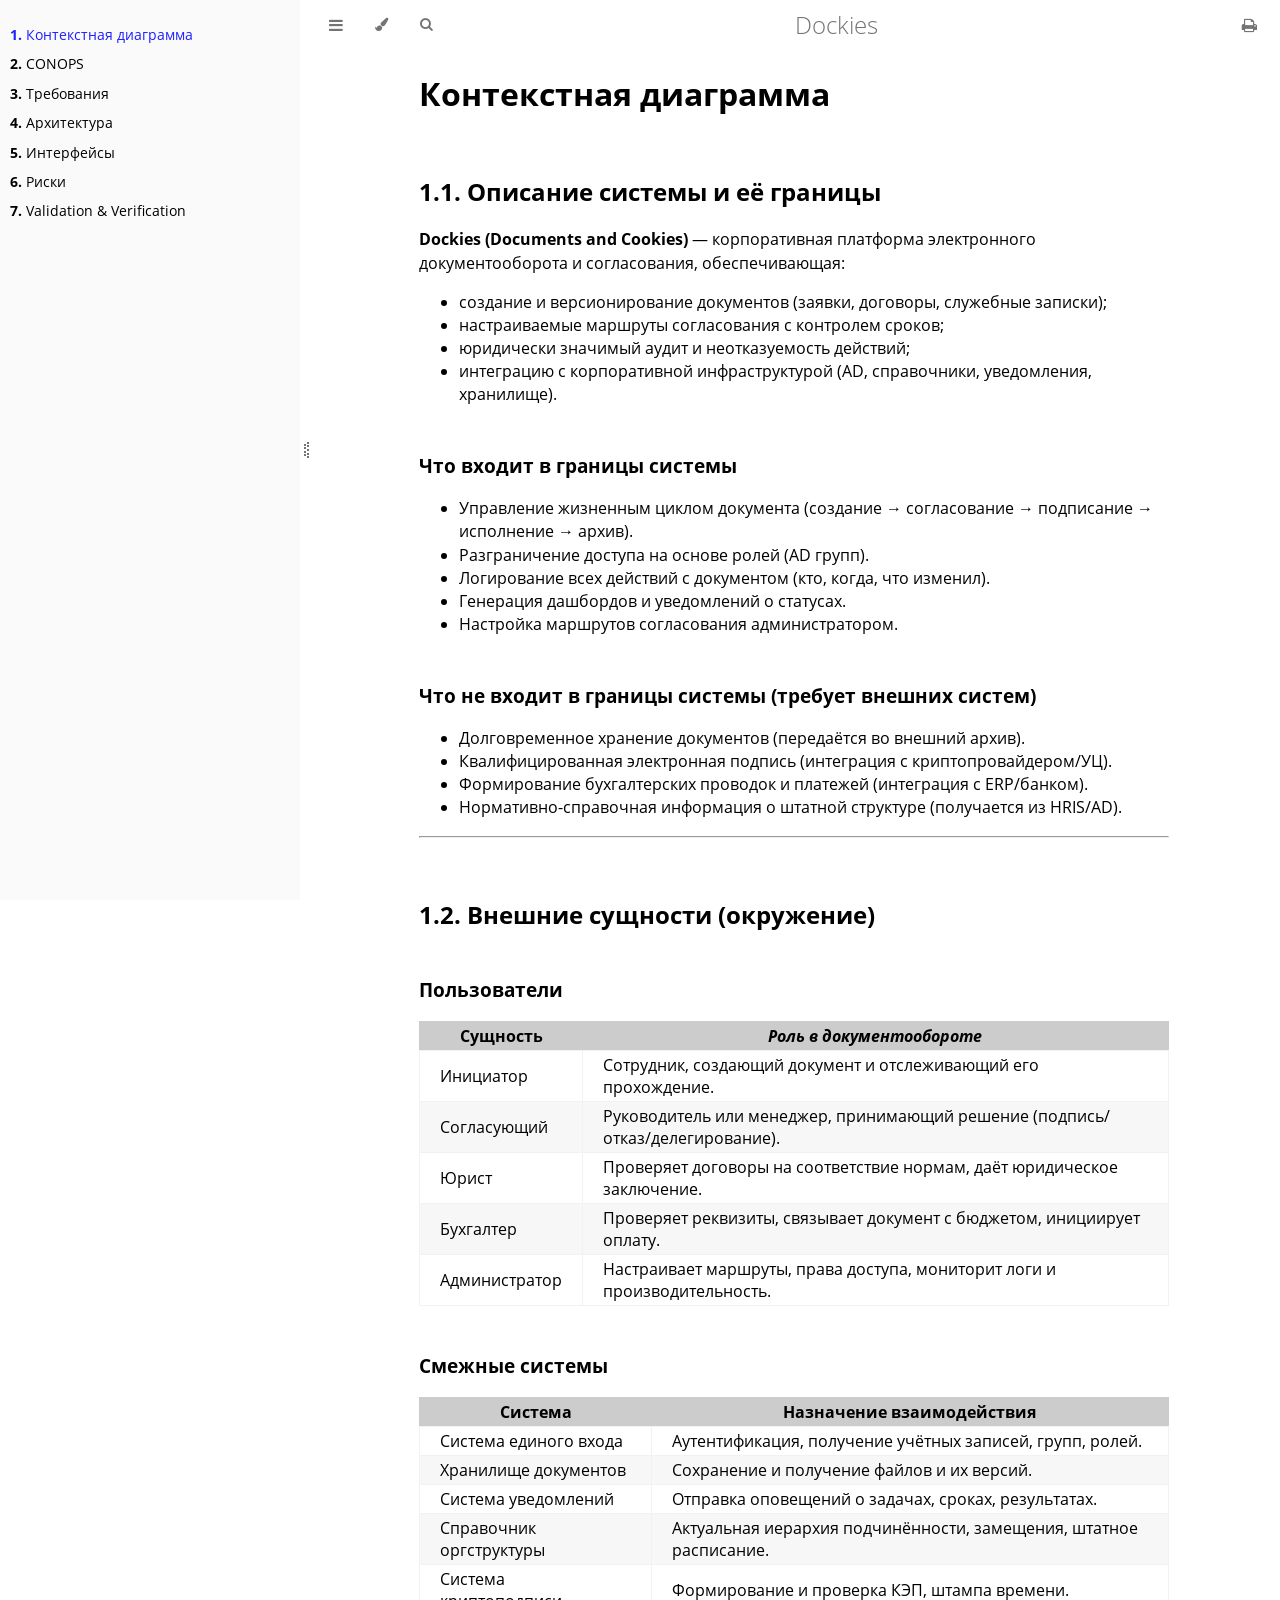
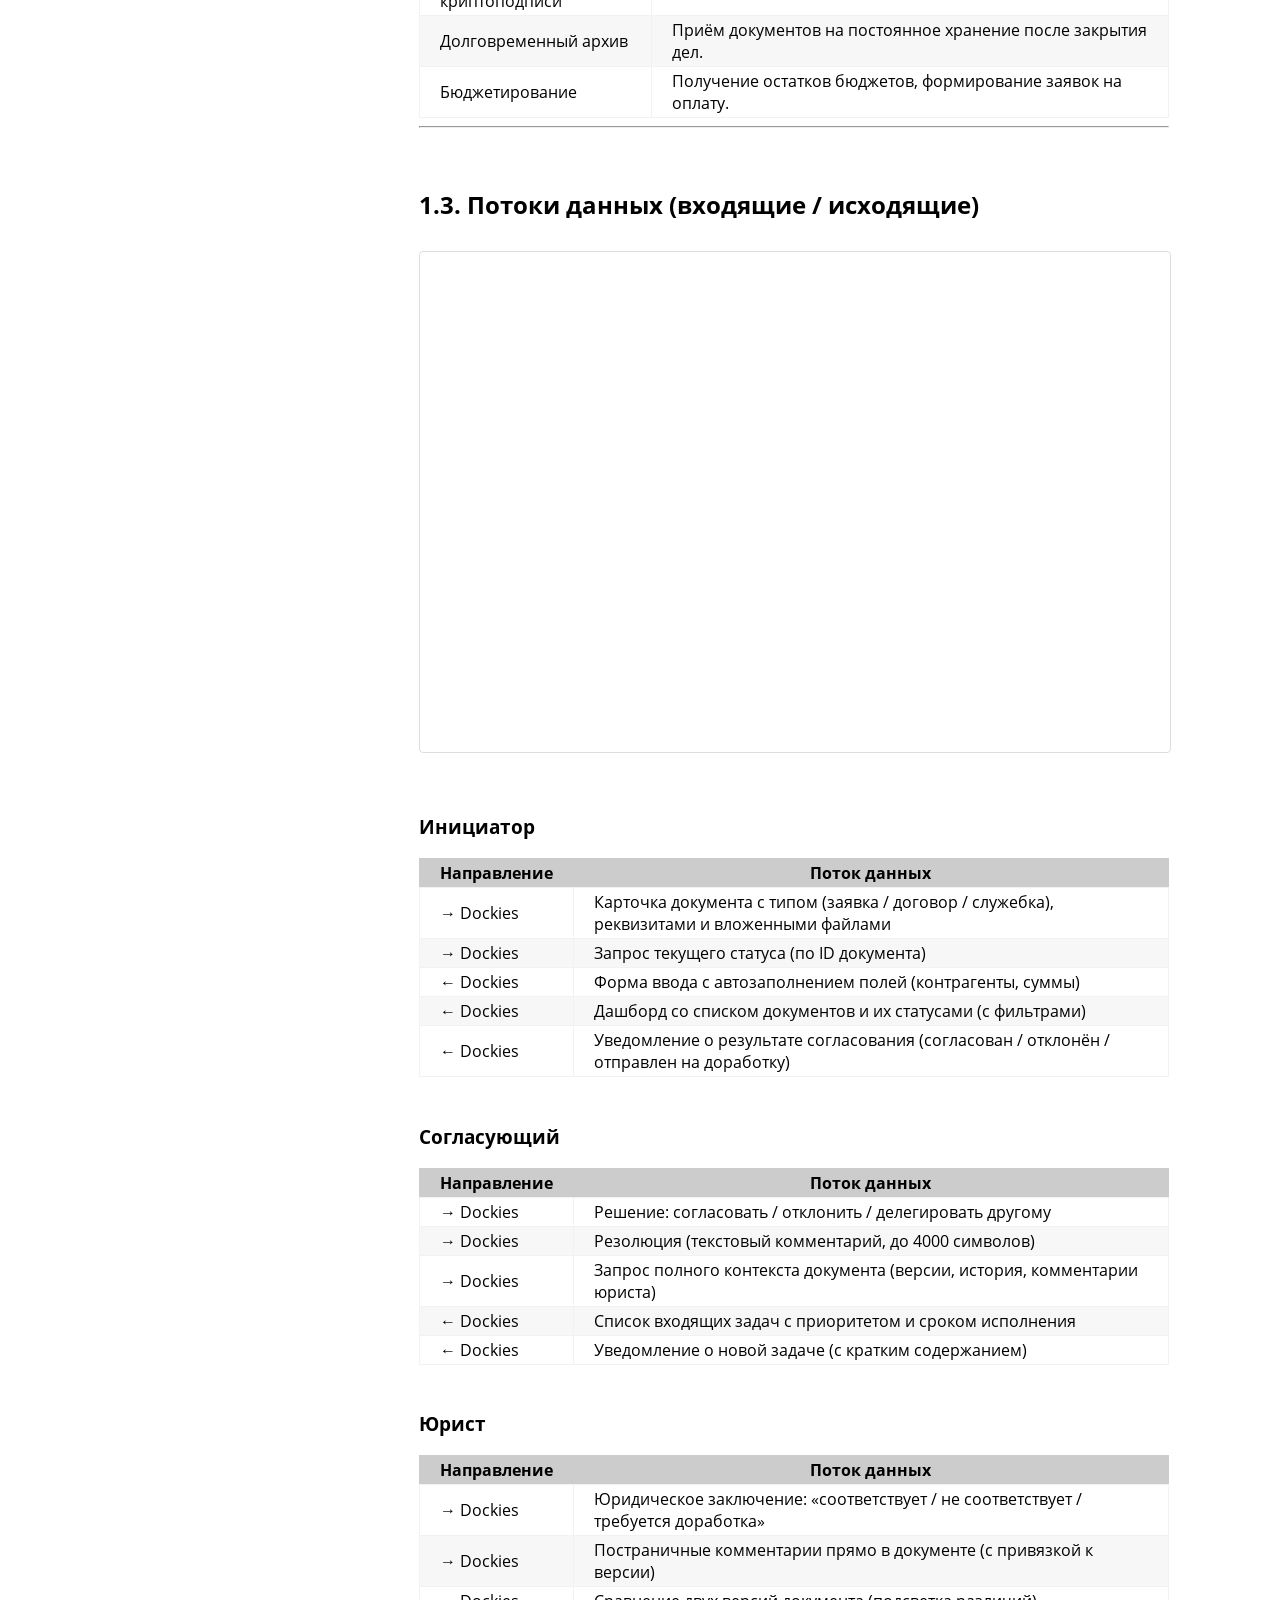
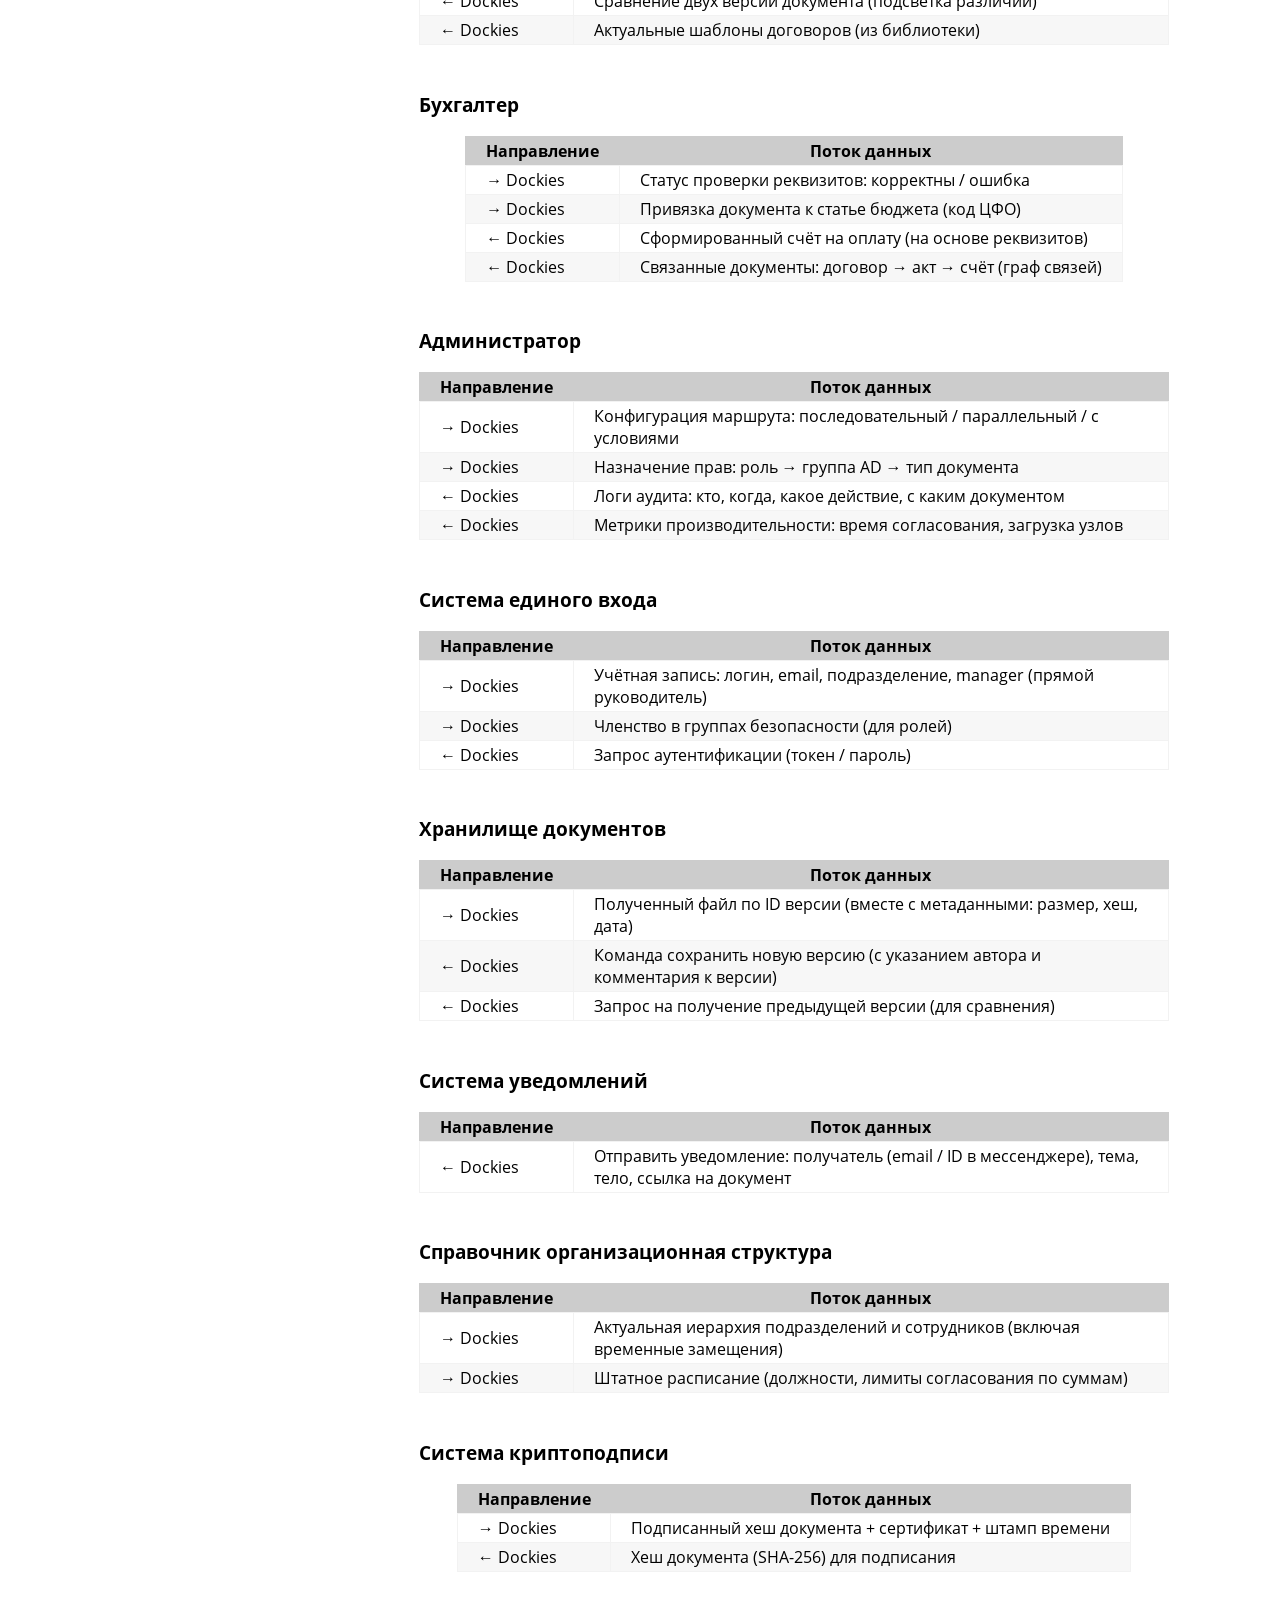
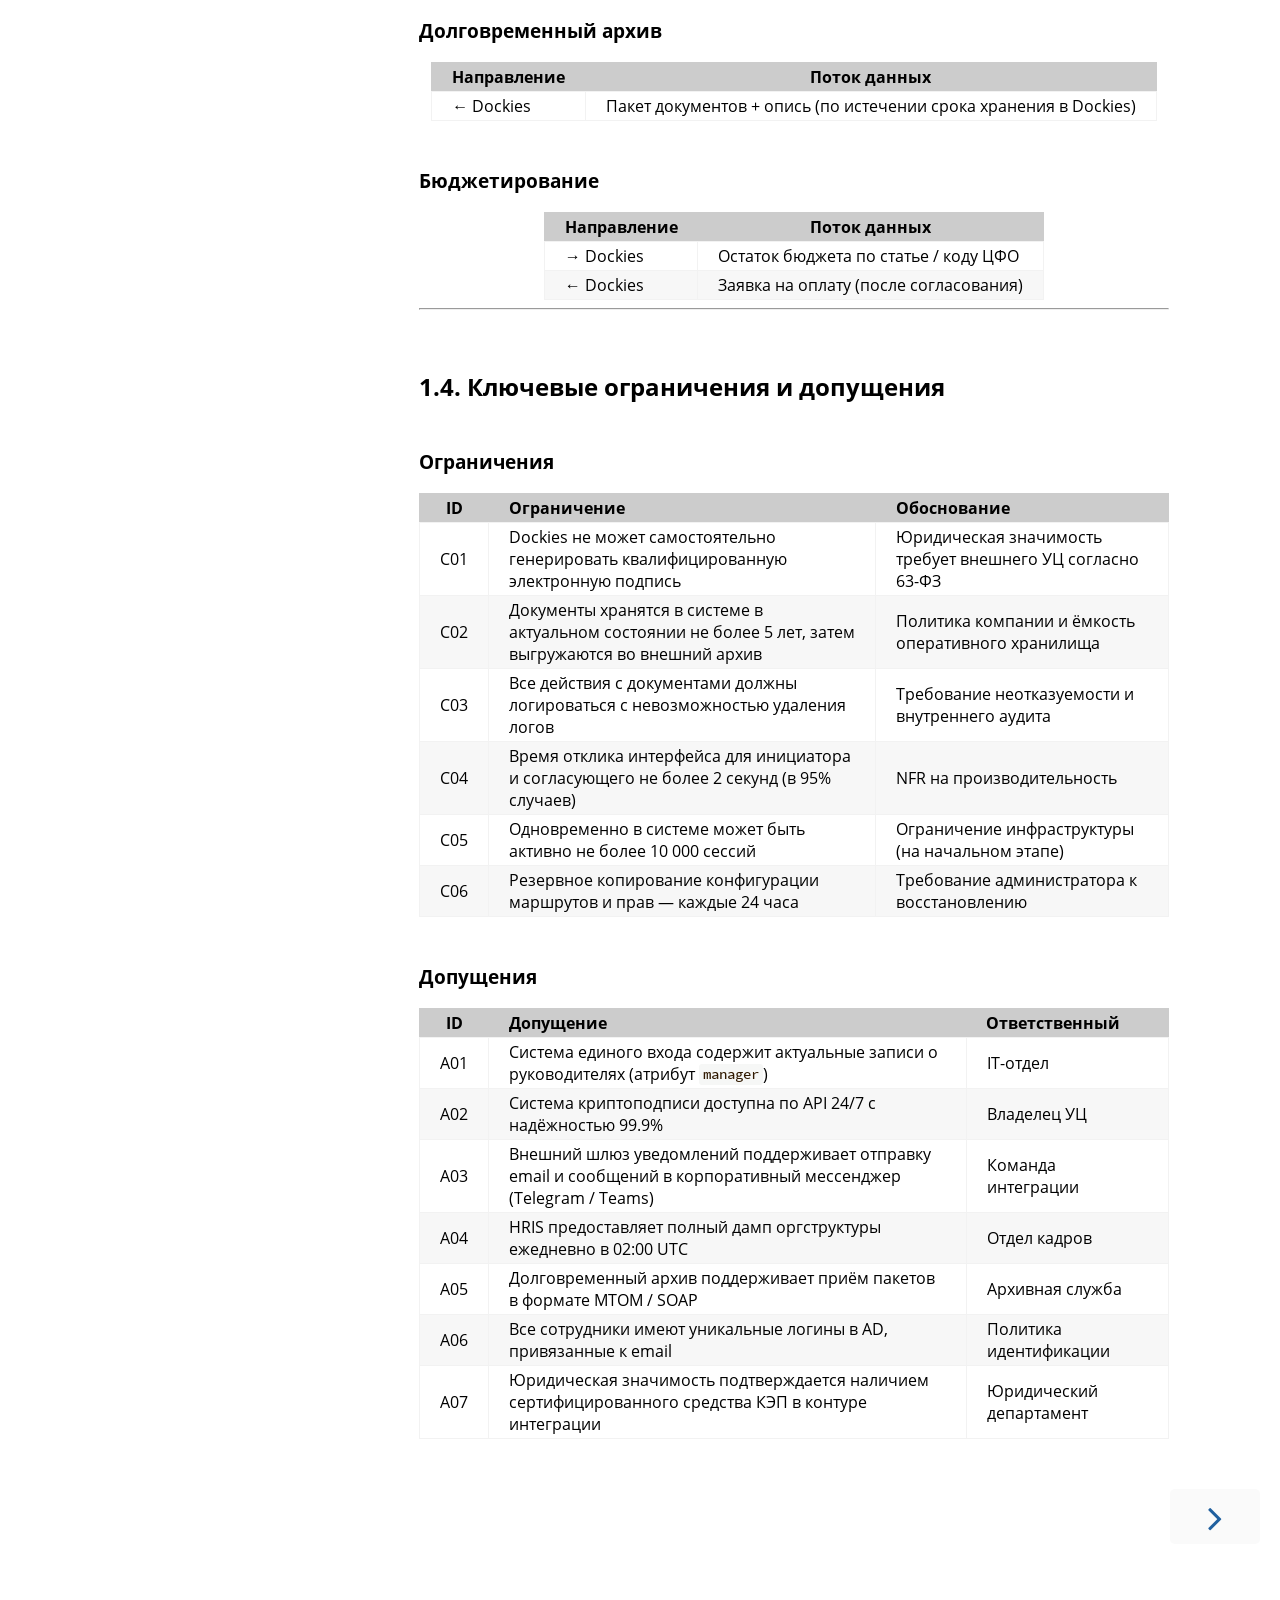
==== commit 378f27b4: "deploy: abcb4e336a3b4ce3153b57118ce67345a2c7f313" ====
--- a/index.html
+++ b/index.html
@@ -1,9 +1,9 @@
 <!DOCTYPE HTML>
-<html lang="en" class="light sidebar-visible" dir="ltr">
+<html lang="ru" class="light sidebar-visible" dir="ltr">
     <head>
         <!-- Book generated using mdBook -->
         <meta charset="UTF-8">
-        <title>Конфигурация проекта - system-engineering-playbook</title>
+        <title>Контекстная диаграмма - Dockies</title>
 
 
         <!-- Custom HTML head -->
@@ -139,7 +139,7 @@
                         </button>
                     </div>
 
-                    <h1 class="menu-title">system-engineering-playbook</h1>
+                    <h1 class="menu-title">Dockies</h1>
 
                     <div class="right-buttons">
                         <a href="print.html" title="Print this book" aria-label="Print this book">
@@ -176,43 +176,168 @@
 
                 <div id="content" class="content">
                     <main>
-                        <h1 id="md-example"><a class="header" href="#md-example">MD Example</a></h1>
-<h3 id="Структура-проекта"><a class="header" href="#Структура-проекта">Структура проекта</a></h3>
+                        <h1 id="Контекстная-диаграмма"><a class="header" href="#Контекстная-диаграмма">Контекстная диаграмма</a></h1>
+<h2 id="11-Описание-системы-и-её-границы"><a class="header" href="#11-Описание-системы-и-её-границы">1.1. Описание системы и её границы</a></h2>
+<p><strong>Dockies (Documents and Cookies)</strong> — корпоративная платформа электронного документооборота и согласования, обеспечивающая:</p>
 <ul>
-<li><code>src/</code> - основная директория с контентом
+<li>создание и версионирование документов (заявки, договоры, служебные записки);</li>
+<li>настраиваемые маршруты согласования с контролем сроков;</li>
+<li>юридически значимый аудит и неотказуемость действий;</li>
+<li>интеграцию с корпоративной инфраструктурой (AD, справочники, уведомления, хранилище).</li>
+</ul>
+<h3 id="Что-входит-в-границы-системы"><a class="header" href="#Что-входит-в-границы-системы">Что входит в границы системы</a></h3>
 <ul>
-<li><code>SUMMARY.md</code> - файл навигации/оглавления</li>
-<li>Все остальные <code>.md</code> файлы - страницы документации</li>
+<li>Управление жизненным циклом документа (создание → согласование → подписание → исполнение → архив).</li>
+<li>Разграничение доступа на основе ролей (AD групп).</li>
+<li>Логирование всех действий с документом (кто, когда, что изменил).</li>
+<li>Генерация дашбордов и уведомлений о статусах.</li>
+<li>Настройка маршрутов согласования администратором.</li>
 </ul>
-</li>
+<h3 id="Что-не-входит-в-границы-системы-требует-внешних-систем"><a class="header" href="#Что-не-входит-в-границы-системы-требует-внешних-систем">Что не входит в границы системы (требует внешних систем)</a></h3>
+<ul>
+<li>Долговременное хранение документов (передаётся во внешний архив).</li>
+<li>Квалифицированная электронная подпись (интеграция с криптопровайдером/УЦ).</li>
+<li>Формирование бухгалтерских проводок и платежей (интеграция с ERP/банком).</li>
+<li>Нормативно-справочная информация о штатной структуре (получается из HRIS/AD).</li>
 </ul>
-<h3 id="Расположение-файлов"><a class="header" href="#Расположение-файлов">Расположение файлов</a></h3>
-<ul>
-<li>Все Markdown файлы должны находиться в директории <code>src/</code>. Рекомендуется ссылаться на md файлы из SUMMARY.md (см. пример в SUMMARY.md).</li>
-<li>Изображения и другие ресурсы рекомендуется хранить в релеватных папках <code>src/images</code>, <code>src/diagrams</code> и тд.</li>
-</ul>
-<h3 id="Локальная-разработка"><a class="header" href="#Локальная-разработка">Локальная разработка</a></h3>
-<ol>
-<li>Установите MDBook <a href="https://rust-lang.github.io/mdBook/guide/installation.html">инструкция</a></li>
-<li>Запустите сервер разработки:</li>
-</ol>
-<pre><code class="language-bash">mdbook serve --open
-</code></pre>
-<ol start="3">
-<li>Откройте http://localhost:3000 в браузере.</li>
-</ol>
-<h3 id="Конфигурация-репозитория"><a class="header" href="#Конфигурация-репозитория">Конфигурация репозитория</a></h3>
-<ol>
-<li>Сделайте fork репозитория <a href="https://github.com/Jho00/system-engineering-playbook">mdb</a></li>
-<li>Перейдите в настройки своего github репозитория. Выберите вкладку Actions -&gt; General. Установите "Read and write permissions" в категории Workflow permissions</li>
-</ol>
-
+<hr />
+<h2 id="12-Внешние-сущности-окружение"><a class="header" href="#12-Внешние-сущности-окружение">1.2. Внешние сущности (окружение)</a></h2>
+<h3 id="Пользователи"><a class="header" href="#Пользователи">Пользователи</a></h3>
+<div class="table-wrapper"><table><thead><tr><th><strong>Сущность</strong></th><th><em><strong>Роль в документообороте</strong></em></th></tr></thead><tbody>
+<tr><td>Инициатор</td><td>Сотрудник, создающий документ и отслеживающий его прохождение.</td></tr>
+<tr><td>Согласующий</td><td>Руководитель или менеджер, принимающий решение (подпись/отказ/делегирование).</td></tr>
+<tr><td>Юрист</td><td>Проверяет договоры на соответствие нормам, даёт юридическое заключение.</td></tr>
+<tr><td>Бухгалтер</td><td>Проверяет реквизиты, связывает документ с бюджетом, инициирует оплату.</td></tr>
+<tr><td>Администратор</td><td>Настраивает маршруты, права доступа, мониторит логи и производительность.</td></tr>
+</tbody></table>
+</div>
+<h3 id="Смежные-системы"><a class="header" href="#Смежные-системы">Смежные системы</a></h3>
+<div class="table-wrapper"><table><thead><tr><th><strong>Система</strong></th><th><strong>Назначение взаимодействия</strong></th></tr></thead><tbody>
+<tr><td>Система единого входа</td><td>Аутентификация, получение учётных записей, групп, ролей.</td></tr>
+<tr><td>Хранилище документов</td><td>Сохранение и получение файлов и их версий.</td></tr>
+<tr><td>Система уведомлений</td><td>Отправка оповещений о задачах, сроках, результатах.</td></tr>
+<tr><td>Справочник оргструктуры</td><td>Актуальная иерархия подчинённости, замещения, штатное расписание.</td></tr>
+<tr><td>Система криптоподписи</td><td>Формирование и проверка КЭП, штампа времени.</td></tr>
+<tr><td>Долговременный архив</td><td>Приём документов на постоянное хранение после закрытия дел.</td></tr>
+<tr><td>Бюджетирование</td><td>Получение остатков бюджетов, формирование заявок на оплату.</td></tr>
+</tbody></table>
+</div>
+<hr />
+<h2 id="13-Потоки-данных-входящие--исходящие"><a class="header" href="#13-Потоки-данных-входящие--исходящие">1.3. Потоки данных (входящие / исходящие)</a></h2>
+<iframe class="drawio-viewer" src="https://viewer.diagrams.net/?highlight=0000ff&edit=_blank&layers=1&nav=1&title=diagram&url=https://raw.githubusercontent.com/TwilightWolvesCorporation/system-engineering-playbook/main/src/diagrams/DockiesDiagramsContext.drawio"></iframe>
+<h3 id="Инициатор"><a class="header" href="#Инициатор">Инициатор</a></h3>
+<div class="table-wrapper"><table><thead><tr><th><strong>Направление</strong></th><th><strong>Поток данных</strong></th></tr></thead><tbody>
+<tr><td>→ Dockies</td><td>Карточка документа с типом (заявка / договор / служебка), реквизитами и вложенными файлами</td></tr>
+<tr><td>→ Dockies</td><td>Запрос текущего статуса (по ID документа)</td></tr>
+<tr><td>← Dockies</td><td>Форма ввода с автозаполнением полей (контрагенты, суммы)</td></tr>
+<tr><td>← Dockies</td><td>Дашборд со списком документов и их статусами (с фильтрами)</td></tr>
+<tr><td>← Dockies</td><td>Уведомление о результате согласования (согласован / отклонён / отправлен на доработку)</td></tr>
+</tbody></table>
+</div>
+<h3 id="Согласующий"><a class="header" href="#Согласующий">Согласующий</a></h3>
+<div class="table-wrapper"><table><thead><tr><th><strong>Направление</strong></th><th><strong>Поток данных</strong></th></tr></thead><tbody>
+<tr><td>→ Dockies</td><td>Решение: согласовать / отклонить / делегировать другому</td></tr>
+<tr><td>→ Dockies</td><td>Резолюция (текстовый комментарий, до 4000 символов)</td></tr>
+<tr><td>→ Dockies</td><td>Запрос полного контекста документа (версии, история, комментарии юриста)</td></tr>
+<tr><td>← Dockies</td><td>Список входящих задач с приоритетом и сроком исполнения</td></tr>
+<tr><td>← Dockies</td><td>Уведомление о новой задаче (с кратким содержанием)</td></tr>
+</tbody></table>
+</div>
+<h3 id="Юрист"><a class="header" href="#Юрист">Юрист</a></h3>
+<div class="table-wrapper"><table><thead><tr><th><strong>Направление</strong></th><th><strong>Поток данных</strong></th></tr></thead><tbody>
+<tr><td>→ Dockies</td><td>Юридическое заключение: «соответствует / не соответствует / требуется доработка»</td></tr>
+<tr><td>→ Dockies</td><td>Постраничные комментарии прямо в документе (с привязкой к версии)</td></tr>
+<tr><td>← Dockies</td><td>Сравнение двух версий документа (подсветка различий)</td></tr>
+<tr><td>← Dockies</td><td>Актуальные шаблоны договоров (из библиотеки)</td></tr>
+</tbody></table>
+</div>
+<h3 id="Бухгалтер"><a class="header" href="#Бухгалтер">Бухгалтер</a></h3>
+<div class="table-wrapper"><table><thead><tr><th><strong>Направление</strong></th><th><strong>Поток данных</strong></th></tr></thead><tbody>
+<tr><td>→ Dockies</td><td>Статус проверки реквизитов: корректны / ошибка</td></tr>
+<tr><td>→ Dockies</td><td>Привязка документа к статье бюджета (код ЦФО)</td></tr>
+<tr><td>← Dockies</td><td>Сформированный счёт на оплату (на основе реквизитов)</td></tr>
+<tr><td>← Dockies</td><td>Связанные документы: договор → акт → счёт (граф связей)</td></tr>
+</tbody></table>
+</div>
+<h3 id="Администратор"><a class="header" href="#Администратор">Администратор</a></h3>
+<div class="table-wrapper"><table><thead><tr><th><strong>Направление</strong></th><th><strong>Поток данных</strong></th></tr></thead><tbody>
+<tr><td>→ Dockies</td><td>Конфигурация маршрута: последовательный / параллельный / с условиями</td></tr>
+<tr><td>→ Dockies</td><td>Назначение прав: роль → группа AD → тип документа</td></tr>
+<tr><td>← Dockies</td><td>Логи аудита: кто, когда, какое действие, с каким документом</td></tr>
+<tr><td>← Dockies</td><td>Метрики производительности: время согласования, загрузка узлов</td></tr>
+</tbody></table>
+</div>
+<h3 id="Система-единого-входа"><a class="header" href="#Система-единого-входа">Система единого входа</a></h3>
+<div class="table-wrapper"><table><thead><tr><th><strong>Направление</strong></th><th><strong>Поток данных</strong></th></tr></thead><tbody>
+<tr><td>→ Dockies</td><td>Учётная запись: логин, email, подразделение, manager (прямой руководитель)</td></tr>
+<tr><td>→ Dockies</td><td>Членство в группах безопасности (для ролей)</td></tr>
+<tr><td>← Dockies</td><td>Запрос аутентификации (токен / пароль)</td></tr>
+</tbody></table>
+</div>
+<h3 id="Хранилище-документов"><a class="header" href="#Хранилище-документов">Хранилище документов</a></h3>
+<div class="table-wrapper"><table><thead><tr><th><strong>Направление</strong></th><th><strong>Поток данных</strong></th></tr></thead><tbody>
+<tr><td>→ Dockies</td><td>Полученный файл по ID версии (вместе с метаданными: размер, хеш, дата)</td></tr>
+<tr><td>← Dockies</td><td>Команда сохранить новую версию (с указанием автора и комментария к версии)</td></tr>
+<tr><td>← Dockies</td><td>Запрос на получение предыдущей версии (для сравнения)</td></tr>
+</tbody></table>
+</div>
+<h3 id="Система-уведомлений"><a class="header" href="#Система-уведомлений">Система уведомлений</a></h3>
+<div class="table-wrapper"><table><thead><tr><th><strong>Направление</strong></th><th><strong>Поток данных</strong></th></tr></thead><tbody>
+<tr><td>← Dockies</td><td>Отправить уведомление: получатель (email / ID в мессенджере), тема, тело, ссылка на документ</td></tr>
+</tbody></table>
+</div>
+<h3 id="Справочник-организационная-структура"><a class="header" href="#Справочник-организационная-структура">Справочник организационная структура</a></h3>
+<div class="table-wrapper"><table><thead><tr><th><strong>Направление</strong></th><th><strong>Поток данных</strong></th></tr></thead><tbody>
+<tr><td>→ Dockies</td><td>Актуальная иерархия подразделений и сотрудников (включая временные замещения)</td></tr>
+<tr><td>→ Dockies</td><td>Штатное расписание (должности, лимиты согласования по суммам)</td></tr>
+</tbody></table>
+</div>
+<h3 id="Система-криптоподписи"><a class="header" href="#Система-криптоподписи">Система криптоподписи</a></h3>
+<div class="table-wrapper"><table><thead><tr><th><strong>Направление</strong></th><th><strong>Поток данных</strong></th></tr></thead><tbody>
+<tr><td>→ Dockies</td><td>Подписанный хеш документа + сертификат + штамп времени</td></tr>
+<tr><td>← Dockies</td><td>Хеш документа (SHA-256) для подписания</td></tr>
+</tbody></table>
+</div>
+<h3 id="Долговременный-архив"><a class="header" href="#Долговременный-архив">Долговременный архив</a></h3>
+<div class="table-wrapper"><table><thead><tr><th><strong>Направление</strong></th><th><strong>Поток данных</strong></th></tr></thead><tbody>
+<tr><td>← Dockies</td><td>Пакет документов + опись (по истечении срока хранения в Dockies)</td></tr>
+</tbody></table>
+</div>
+<h3 id="Бюджетирование"><a class="header" href="#Бюджетирование">Бюджетирование</a></h3>
+<div class="table-wrapper"><table><thead><tr><th><strong>Направление</strong></th><th><strong>Поток данных</strong></th></tr></thead><tbody>
+<tr><td>→ Dockies</td><td>Остаток бюджета по статье / коду ЦФО</td></tr>
+<tr><td>← Dockies</td><td>Заявка на оплату (после согласования)</td></tr>
+</tbody></table>
+</div>
+<hr />
+<h2 id="14-Ключевые-ограничения-и-допущения"><a class="header" href="#14-Ключевые-ограничения-и-допущения">1.4. Ключевые ограничения и допущения</a></h2>
+<h3 id="Ограничения"><a class="header" href="#Ограничения">Ограничения</a></h3>
+<div class="table-wrapper"><table><thead><tr><th style="text-align: center"><strong>ID</strong></th><th style="text-align: left"><strong>Ограничение</strong></th><th style="text-align: left"><strong>Обоснование</strong></th></tr></thead><tbody>
+<tr><td style="text-align: center">C01</td><td style="text-align: left">Dockies не может самостоятельно генерировать квалифицированную электронную подпись</td><td style="text-align: left">Юридическая значимость требует внешнего УЦ согласно 63-ФЗ</td></tr>
+<tr><td style="text-align: center">C02</td><td style="text-align: left">Документы хранятся в системе в актуальном состоянии не более 5 лет, затем выгружаются во внешний архив</td><td style="text-align: left">Политика компании и ёмкость оперативного хранилища</td></tr>
+<tr><td style="text-align: center">C03</td><td style="text-align: left">Все действия с документами должны логироваться с невозможностью удаления логов</td><td style="text-align: left">Требование неотказуемости и внутреннего аудита</td></tr>
+<tr><td style="text-align: center">C04</td><td style="text-align: left">Время отклика интерфейса для инициатора и согласующего не более 2 секунд (в 95% случаев)</td><td style="text-align: left">NFR на производительность</td></tr>
+<tr><td style="text-align: center">C05</td><td style="text-align: left">Одновременно в системе может быть активно не более 10 000 сессий</td><td style="text-align: left">Ограничение инфраструктуры (на начальном этапе)</td></tr>
+<tr><td style="text-align: center">C06</td><td style="text-align: left">Резервное копирование конфигурации маршрутов и прав — каждые 24 часа</td><td style="text-align: left">Требование администратора к восстановлению</td></tr>
+</tbody></table>
+</div>
+<h3 id="Допущения"><a class="header" href="#Допущения">Допущения</a></h3>
+<div class="table-wrapper"><table><thead><tr><th style="text-align: center"><strong>ID</strong></th><th style="text-align: left"><strong>Допущение</strong></th><th style="text-align: left"><strong>Ответственный</strong></th></tr></thead><tbody>
+<tr><td style="text-align: center">A01</td><td style="text-align: left">Система единого входа содержит актуальные записи о руководителях (атрибут <code>manager</code>)</td><td style="text-align: left">IT-отдел</td></tr>
+<tr><td style="text-align: center">A02</td><td style="text-align: left">Система криптоподписи доступна по API 24/7 с надёжностью 99.9%</td><td style="text-align: left">Владелец УЦ</td></tr>
+<tr><td style="text-align: center">A03</td><td style="text-align: left">Внешний шлюз уведомлений поддерживает отправку email и сообщений в корпоративный мессенджер (Telegram / Teams)</td><td style="text-align: left">Команда интеграции</td></tr>
+<tr><td style="text-align: center">A04</td><td style="text-align: left">HRIS предоставляет полный дамп оргструктуры ежедневно в 02:00 UTC</td><td style="text-align: left">Отдел кадров</td></tr>
+<tr><td style="text-align: center">A05</td><td style="text-align: left">Долговременный архив поддерживает приём пакетов в формате MTOM / SOAP</td><td style="text-align: left">Архивная служба</td></tr>
+<tr><td style="text-align: center">A06</td><td style="text-align: left">Все сотрудники имеют уникальные логины в AD, привязанные к email</td><td style="text-align: left">Политика идентификации</td></tr>
+<tr><td style="text-align: center">A07</td><td style="text-align: left">Юридическая значимость подтверждается наличием сертифицированного средства КЭП в контуре интеграции</td><td style="text-align: left">Юридический департамент</td></tr>
+</tbody></table>
+</div>
                     </main>
 
                     <nav class="nav-wrapper" aria-label="Page navigation">
                         <!-- Mobile navigation buttons -->
 
-                            <a rel="next prefetch" href="drawio.html" class="mobile-nav-chapters next" title="Next chapter" aria-label="Next chapter" aria-keyshortcuts="Right">
+                            <a rel="next prefetch" href="CONOPS.html" class="mobile-nav-chapters next" title="Next chapter" aria-label="Next chapter" aria-keyshortcuts="Right">
                                 <i class="fa fa-angle-right"></i>
                             </a>
 
@@ -223,7 +348,7 @@
 
             <nav class="nav-wide-wrapper" aria-label="Page navigation">
 
-                    <a rel="next prefetch" href="drawio.html" class="nav-chapters next" title="Next chapter" aria-label="Next chapter" aria-keyshortcuts="Right">
+                    <a rel="next prefetch" href="CONOPS.html" class="nav-chapters next" title="Next chapter" aria-label="Next chapter" aria-keyshortcuts="Right">
                         <i class="fa fa-angle-right"></i>
                     </a>
             </nav>
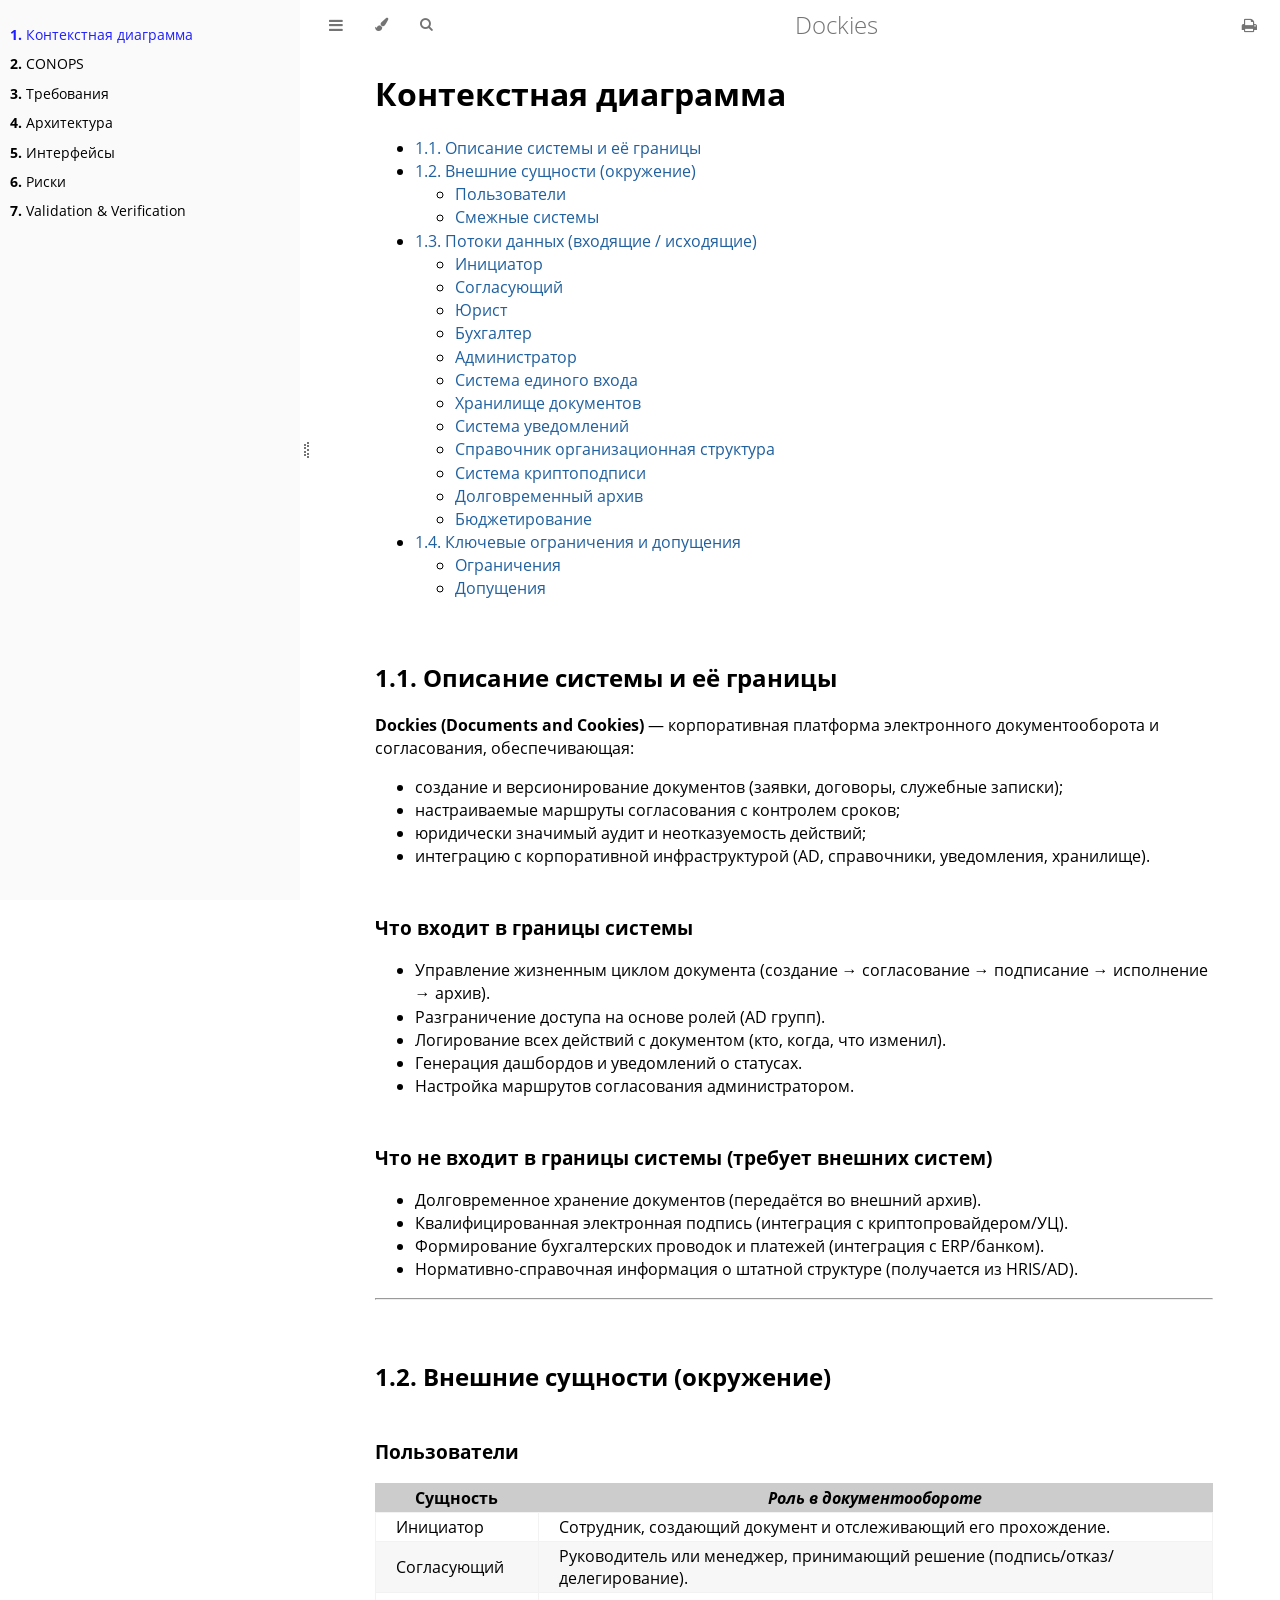
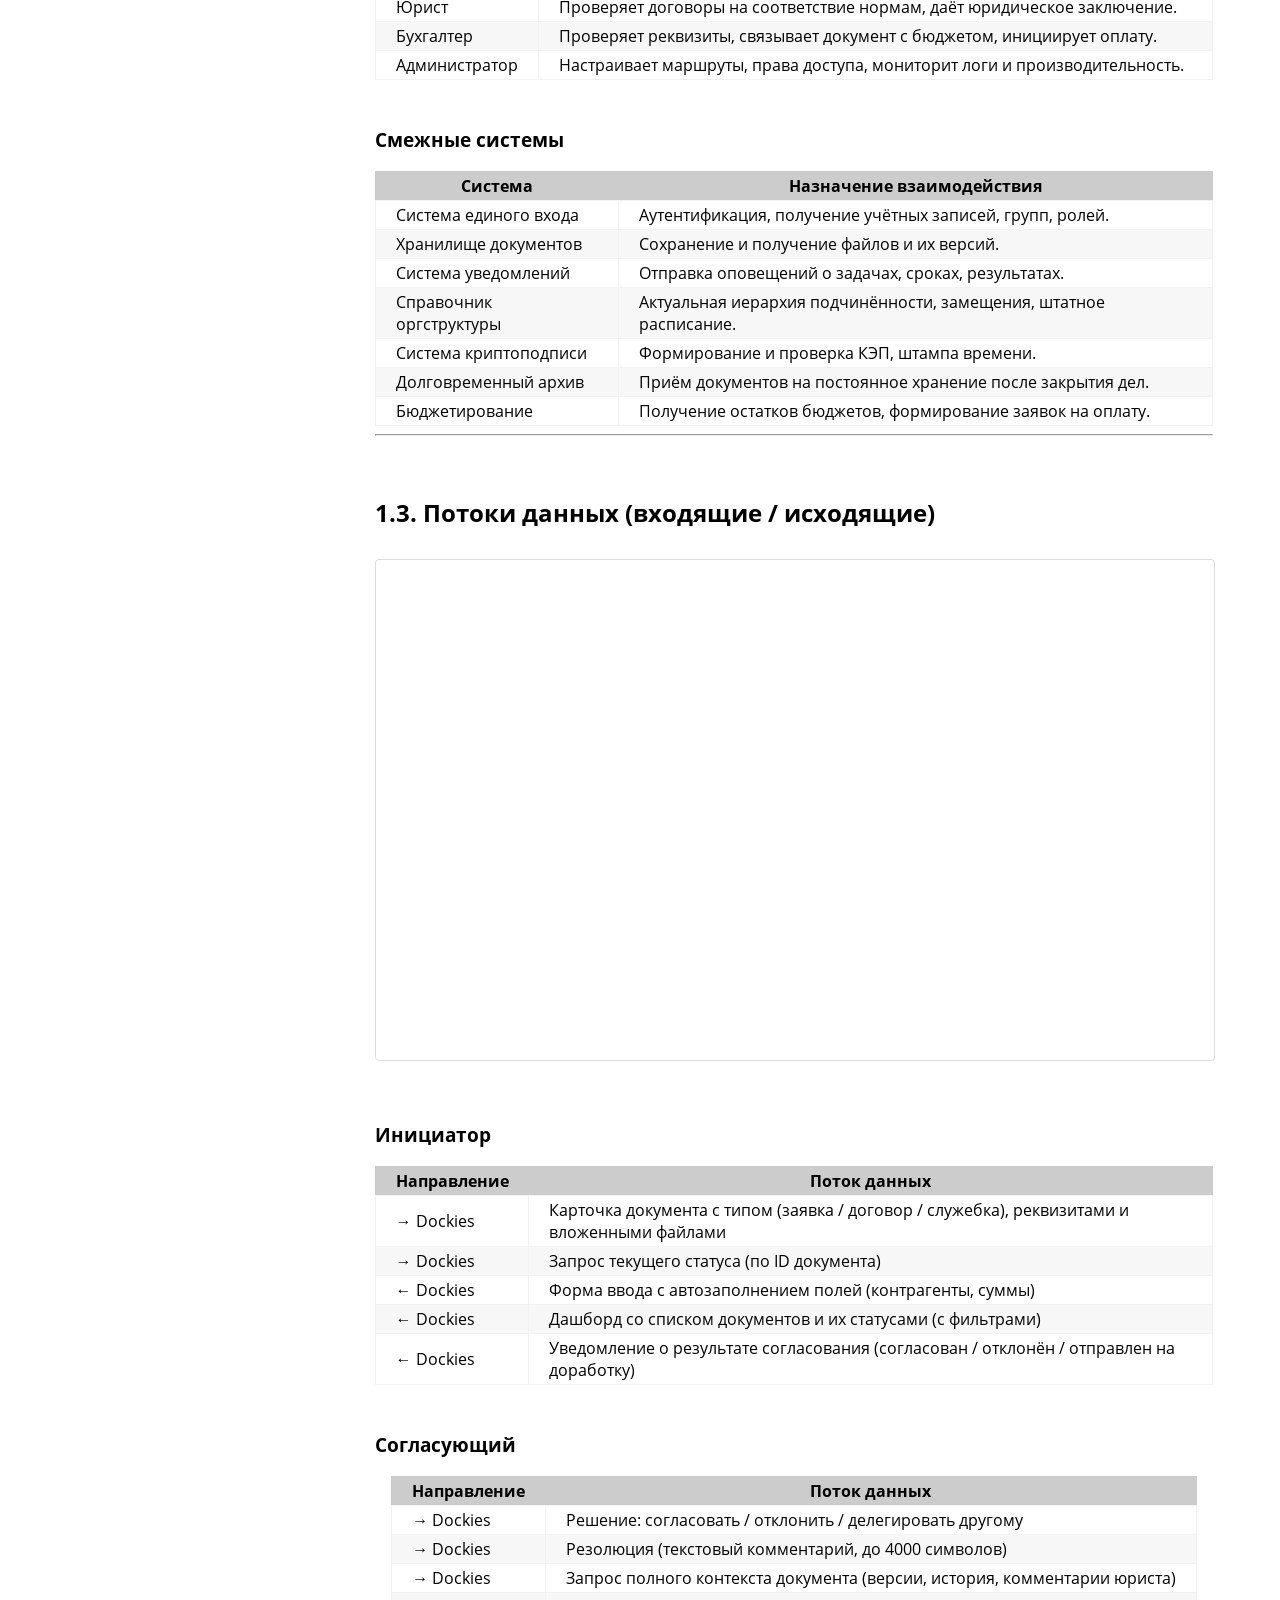
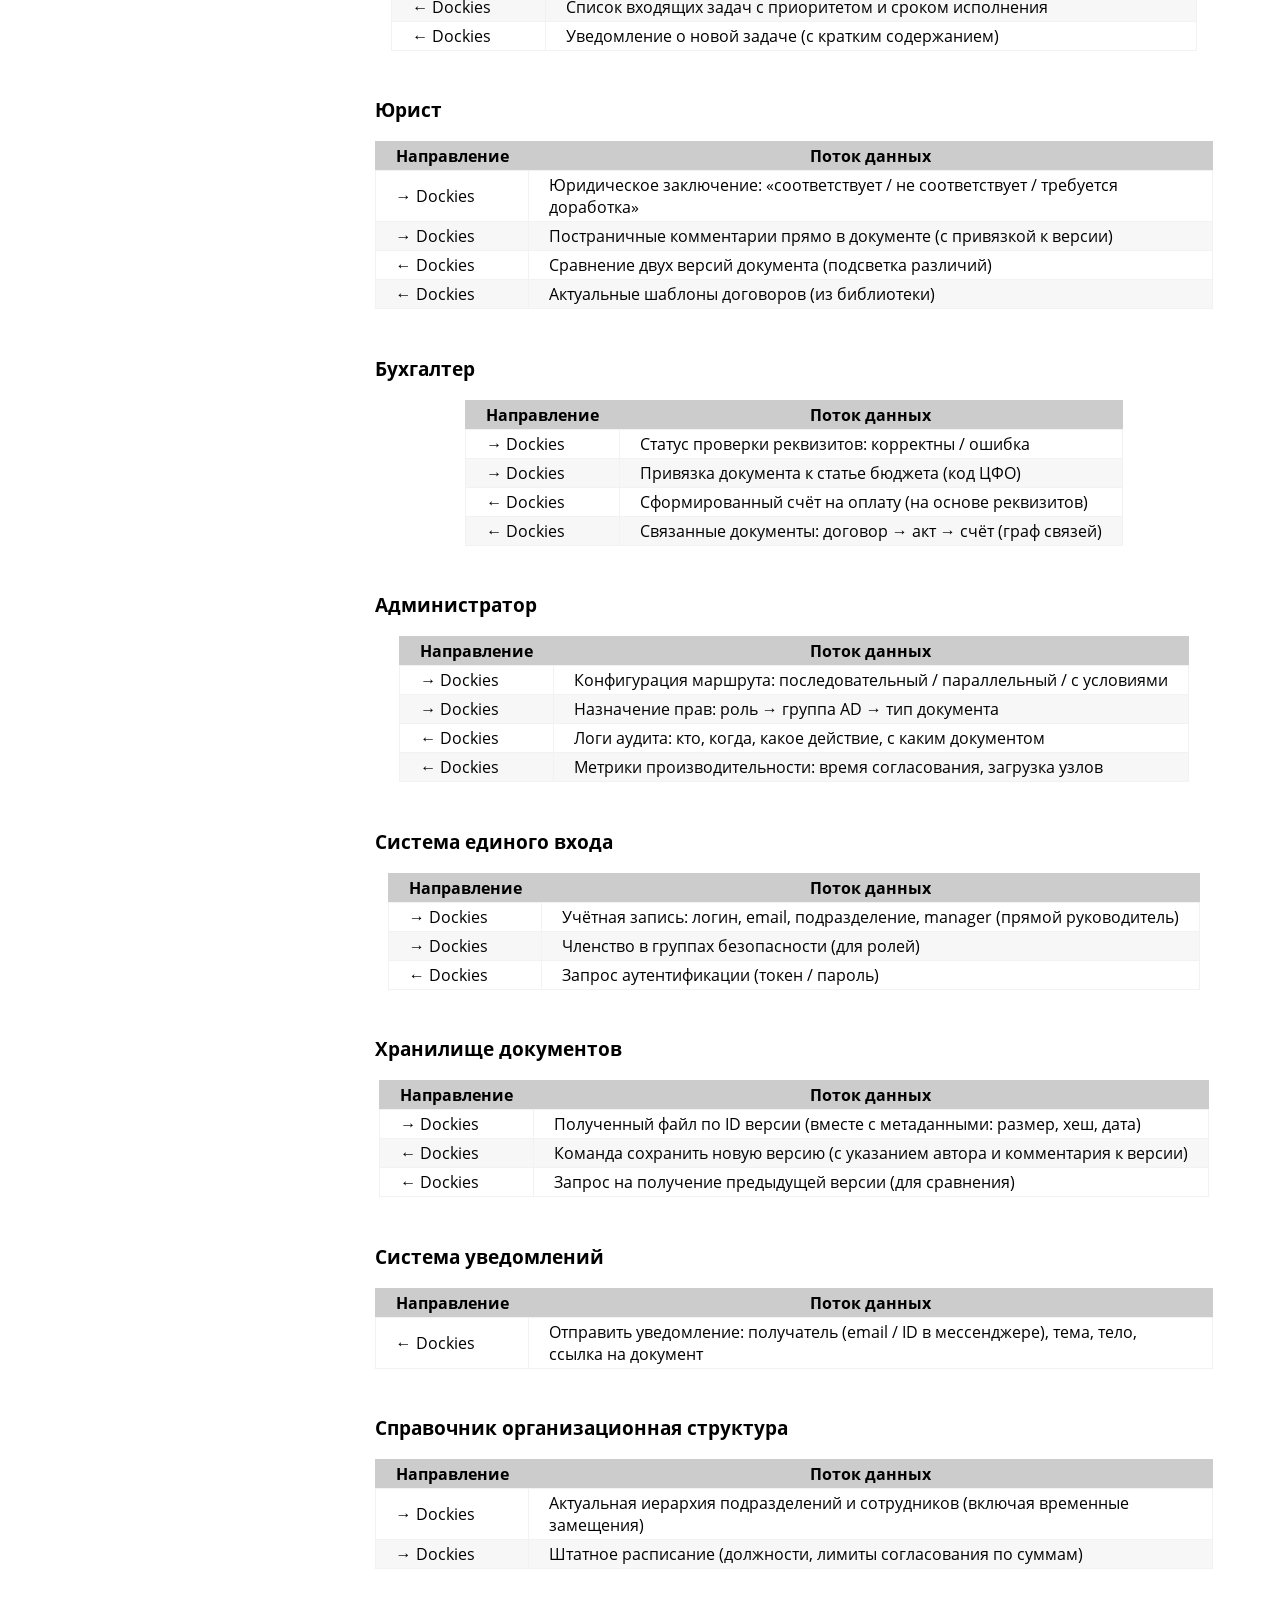
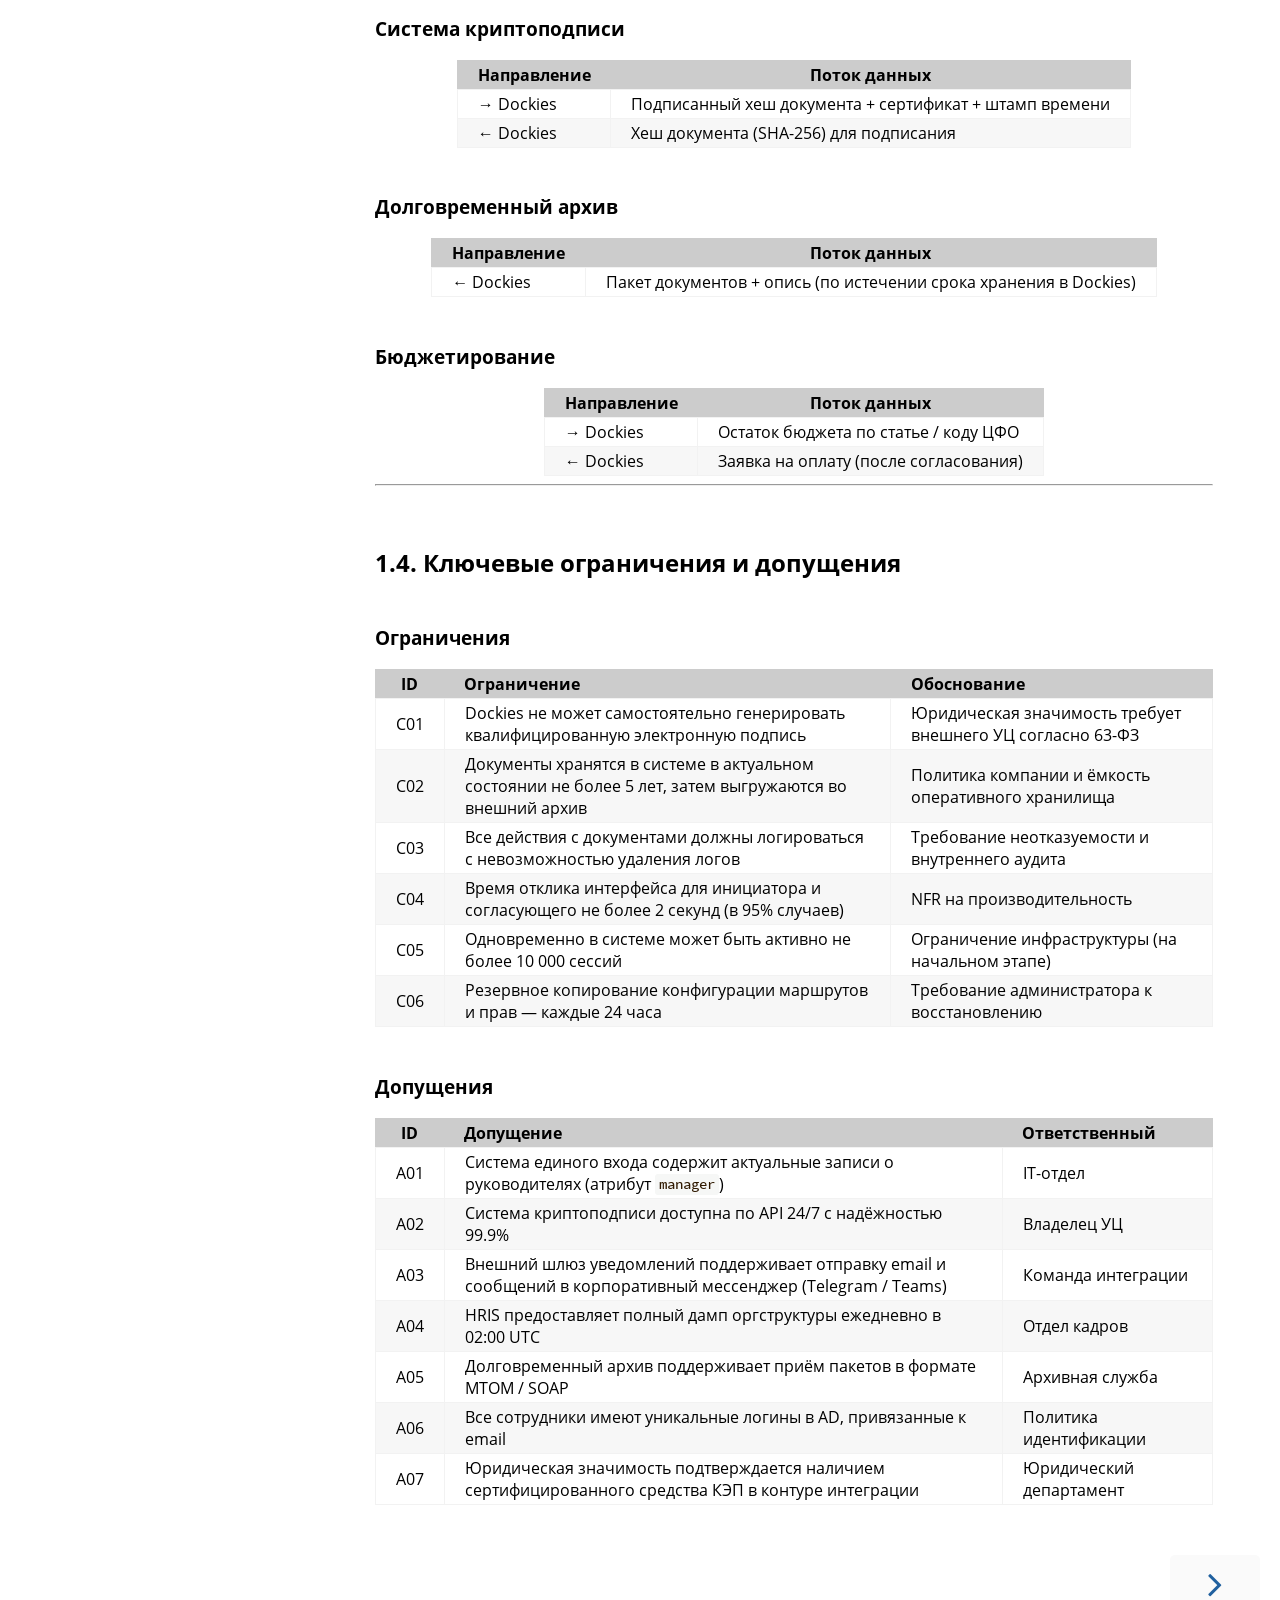
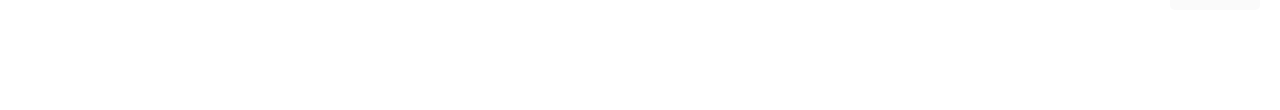
==== commit b1e98552: "deploy: 2c0ac7fe98c259e7e2c546e1f4e9963e72da20ee" ====
--- a/index.html
+++ b/index.html
@@ -177,6 +177,37 @@
                 <div id="content" class="content">
                     <main>
                         <h1 id="Контекстная-диаграмма"><a class="header" href="#Контекстная-диаграмма">Контекстная диаграмма</a></h1>
+<ul>
+<li><a href="#11-%D0%BE%D0%BF%D0%B8%D1%81%D0%B0%D0%BD%D0%B8%D0%B5-%D1%81%D0%B8%D1%81%D1%82%D0%B5%D0%BC%D1%8B-%D0%B8-%D0%B5%D1%91-%D0%B3%D1%80%D0%B0%D0%BD%D0%B8%D1%86%D1%8B">1.1. Описание системы и её границы</a></li>
+<li><a href="#12-%D0%B2%D0%BD%D0%B5%D1%88%D0%BD%D0%B8%D0%B5-%D1%81%D1%83%D1%89%D0%BD%D0%BE%D1%81%D1%82%D0%B8-%D0%BE%D0%BA%D1%80%D1%83%D0%B6%D0%B5%D0%BD%D0%B8%D0%B5">1.2. Внешние сущности (окружение)</a>
+<ul>
+<li><a href="#%D0%BF%D0%BE%D0%BB%D1%8C%D0%B7%D0%BE%D0%B2%D0%B0%D1%82%D0%B5%D0%BB%D0%B8">Пользователи</a></li>
+<li><a href="#%D1%81%D0%BC%D0%B5%D0%B6%D0%BD%D1%8B%D0%B5-%D1%81%D0%B8%D1%81%D1%82%D0%B5%D0%BC%D1%8B">Смежные системы</a></li>
+</ul>
+</li>
+<li><a href="#13-%D0%BF%D0%BE%D1%82%D0%BE%D0%BA%D0%B8-%D0%B4%D0%B0%D0%BD%D0%BD%D1%8B%D1%85-%D0%B2%D1%85%D0%BE%D0%B4%D1%8F%D1%89%D0%B8%D0%B5--%D0%B8%D1%81%D1%85%D0%BE%D0%B4%D1%8F%D1%89%D0%B8%D0%B5">1.3. Потоки данных (входящие / исходящие)</a>
+<ul>
+<li><a href="#%D0%B8%D0%BD%D0%B8%D1%86%D0%B8%D0%B0%D1%82%D0%BE%D1%80">Инициатор</a></li>
+<li><a href="#%D1%81%D0%BE%D0%B3%D0%BB%D0%B0%D1%81%D1%83%D1%8E%D1%89%D0%B8%D0%B9">Согласующий</a></li>
+<li><a href="#%D1%8E%D1%80%D0%B8%D1%81%D1%82">Юрист</a></li>
+<li><a href="#%D0%B1%D1%83%D1%85%D0%B3%D0%B0%D0%BB%D1%82%D0%B5%D1%80">Бухгалтер</a></li>
+<li><a href="#%D0%B0%D0%B4%D0%BC%D0%B8%D0%BD%D0%B8%D1%81%D1%82%D1%80%D0%B0%D1%82%D0%BE%D1%80">Администратор</a></li>
+<li><a href="#%D1%81%D0%B8%D1%81%D1%82%D0%B5%D0%BC%D0%B0-%D0%B5%D0%B4%D0%B8%D0%BD%D0%BE%D0%B3%D0%BE-%D0%B2%D1%85%D0%BE%D0%B4%D0%B0">Система единого входа</a></li>
+<li><a href="#%D1%85%D1%80%D0%B0%D0%BD%D0%B8%D0%BB%D0%B8%D1%89%D0%B5-%D0%B4%D0%BE%D0%BA%D1%83%D0%BC%D0%B5%D0%BD%D1%82%D0%BE%D0%B2">Хранилище документов</a></li>
+<li><a href="#%D1%81%D0%B8%D1%81%D1%82%D0%B5%D0%BC%D0%B0-%D1%83%D0%B2%D0%B5%D0%B4%D0%BE%D0%BC%D0%BB%D0%B5%D0%BD%D0%B8%D0%B9">Система уведомлений</a></li>
+<li><a href="#%D1%81%D0%BF%D1%80%D0%B0%D0%B2%D0%BE%D1%87%D0%BD%D0%B8%D0%BA-%D0%BE%D1%80%D0%B3%D0%B0%D0%BD%D0%B8%D0%B7%D0%B0%D1%86%D0%B8%D0%BE%D0%BD%D0%BD%D0%B0%D1%8F-%D1%81%D1%82%D1%80%D1%83%D0%BA%D1%82%D1%83%D1%80%D0%B0">Справочник организационная структура</a></li>
+<li><a href="#%D1%81%D0%B8%D1%81%D1%82%D0%B5%D0%BC%D0%B0-%D0%BA%D1%80%D0%B8%D0%BF%D1%82%D0%BE%D0%BF%D0%BE%D0%B4%D0%BF%D0%B8%D1%81%D0%B8">Система криптоподписи</a></li>
+<li><a href="#%D0%B4%D0%BE%D0%BB%D0%B3%D0%BE%D0%B2%D1%80%D0%B5%D0%BC%D0%B5%D0%BD%D0%BD%D1%8B%D0%B9-%D0%B0%D1%80%D1%85%D0%B8%D0%B2">Долговременный архив</a></li>
+<li><a href="#%D0%B1%D1%8E%D0%B4%D0%B6%D0%B5%D1%82%D0%B8%D1%80%D0%BE%D0%B2%D0%B0%D0%BD%D0%B8%D0%B5">Бюджетирование</a></li>
+</ul>
+</li>
+<li><a href="#14-%D0%BA%D0%BB%D1%8E%D1%87%D0%B5%D0%B2%D1%8B%D0%B5-%D0%BE%D0%B3%D1%80%D0%B0%D0%BD%D0%B8%D1%87%D0%B5%D0%BD%D0%B8%D1%8F-%D0%B8-%D0%B4%D0%BE%D0%BF%D1%83%D1%89%D0%B5%D0%BD%D0%B8%D1%8F">1.4. Ключевые ограничения и допущения</a>
+<ul>
+<li><a href="#%D0%BE%D0%B3%D1%80%D0%B0%D0%BD%D0%B8%D1%87%D0%B5%D0%BD%D0%B8%D1%8F">Ограничения</a></li>
+<li><a href="#%D0%B4%D0%BE%D0%BF%D1%83%D1%89%D0%B5%D0%BD%D0%B8%D1%8F">Допущения</a></li>
+</ul>
+</li>
+</ul>
 <h2 id="11-Описание-системы-и-её-границы"><a class="header" href="#11-Описание-системы-и-её-границы">1.1. Описание системы и её границы</a></h2>
 <p><strong>Dockies (Documents and Cookies)</strong> — корпоративная платформа электронного документооборота и согласования, обеспечивающая:</p>
 <ul>
--- a/src/_assets/custom.css
+++ b/src/_assets/custom.css
@@ -1,3 +1,7 @@
+.content main{
+  max-width: 90% !important;
+}
+
 .drawio-viewer {
   width: 100%;
   height: 500px;
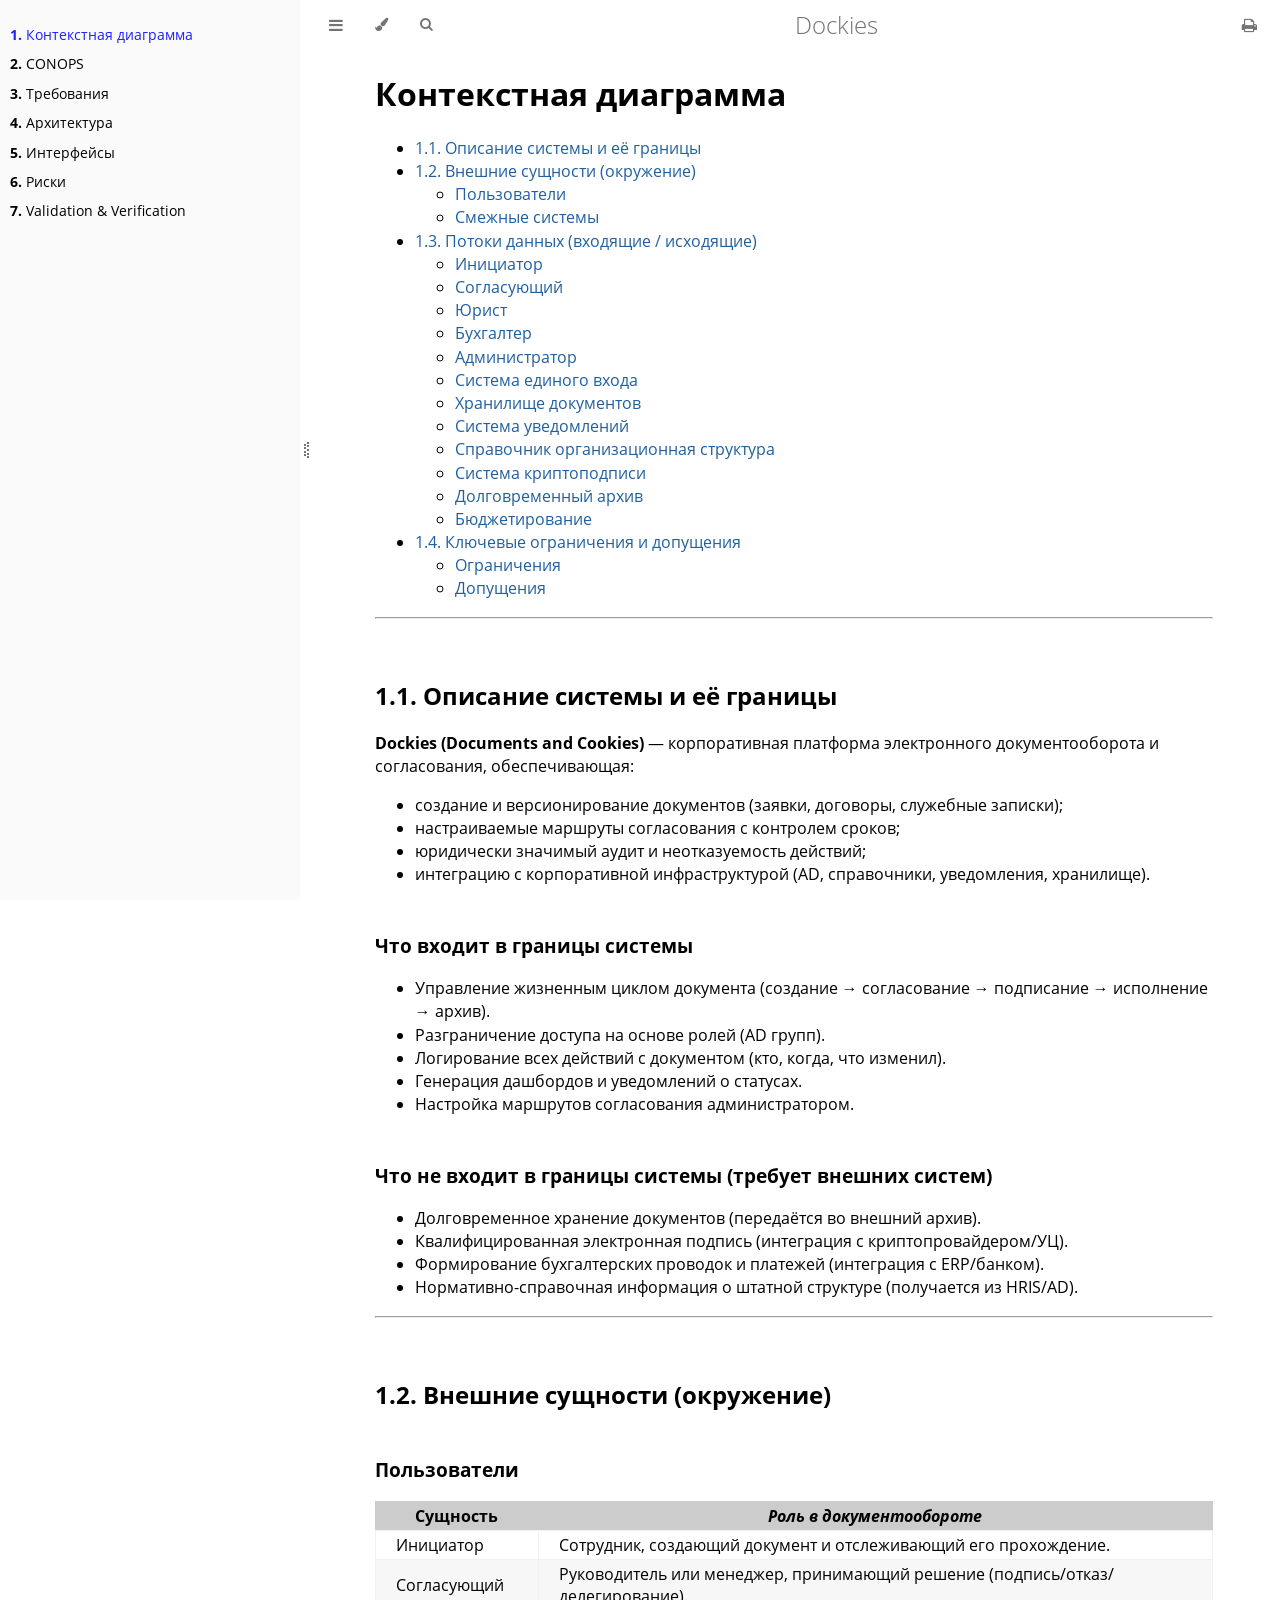
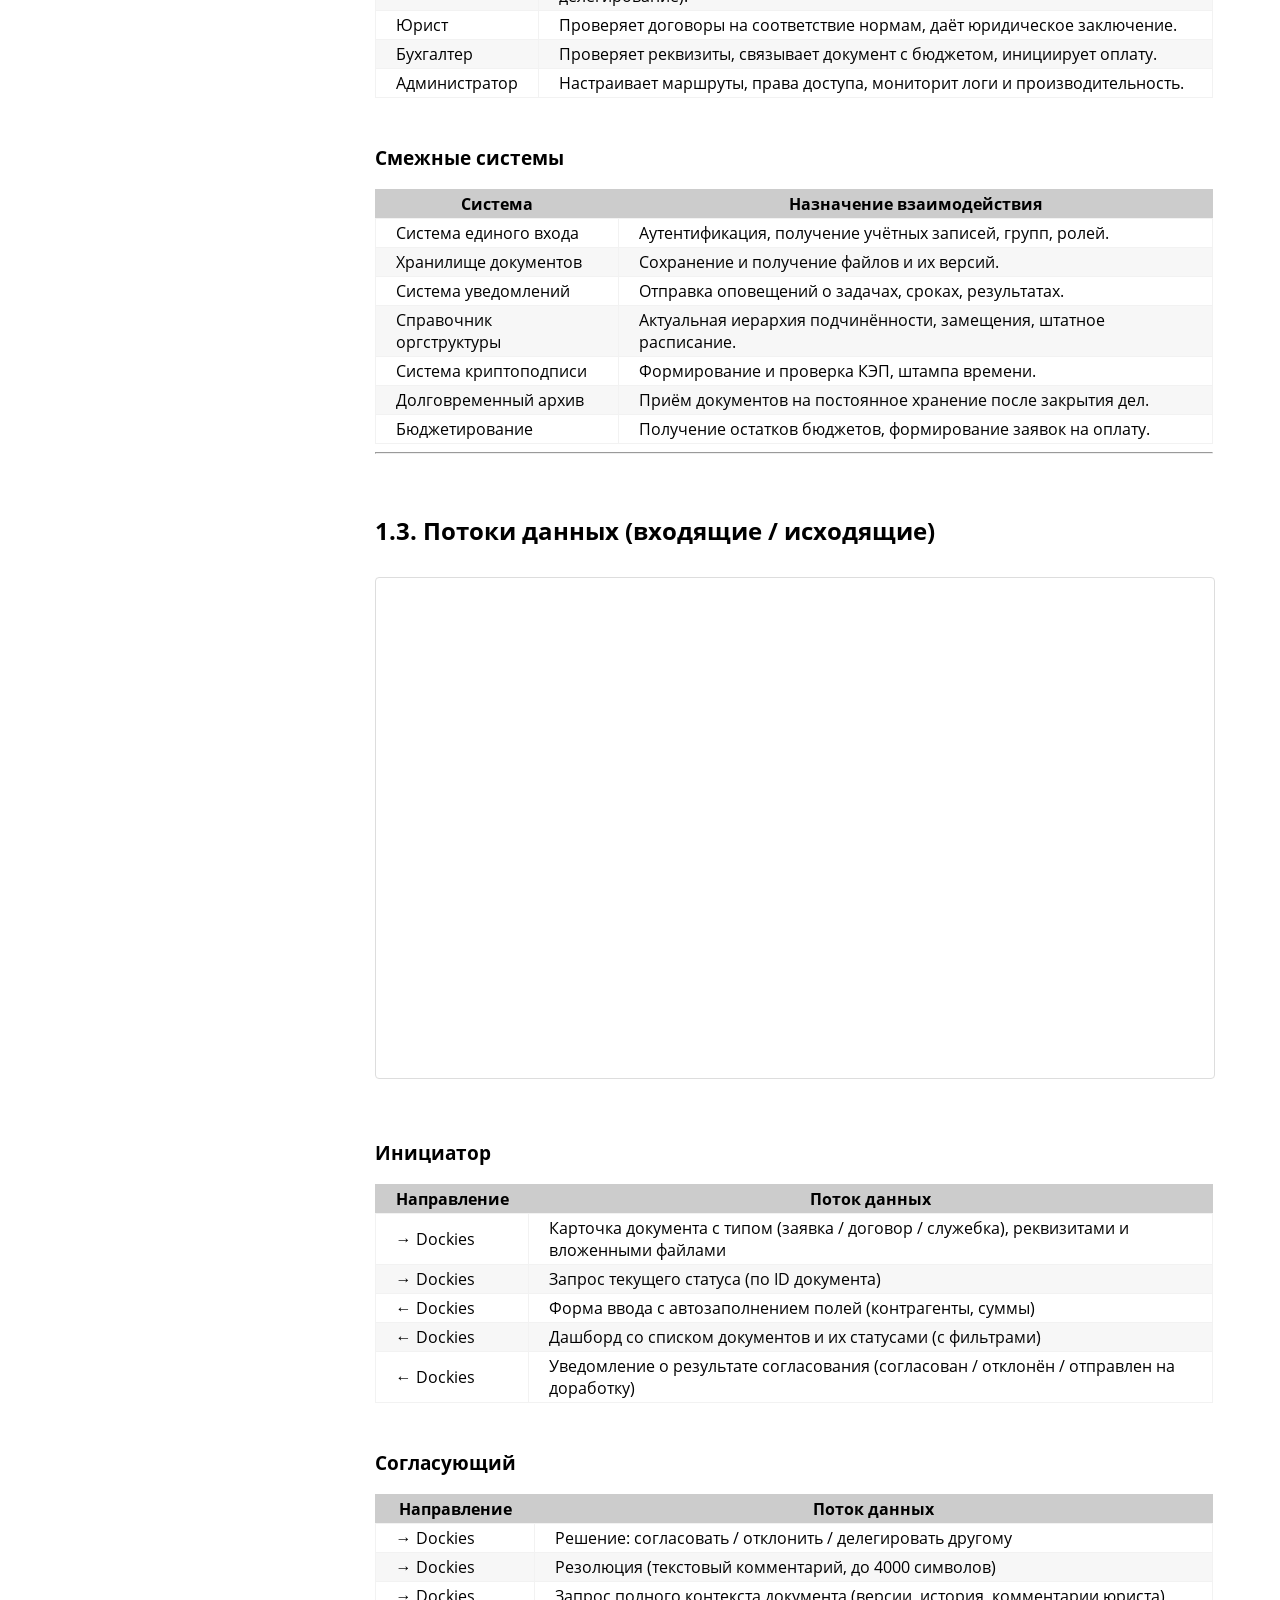
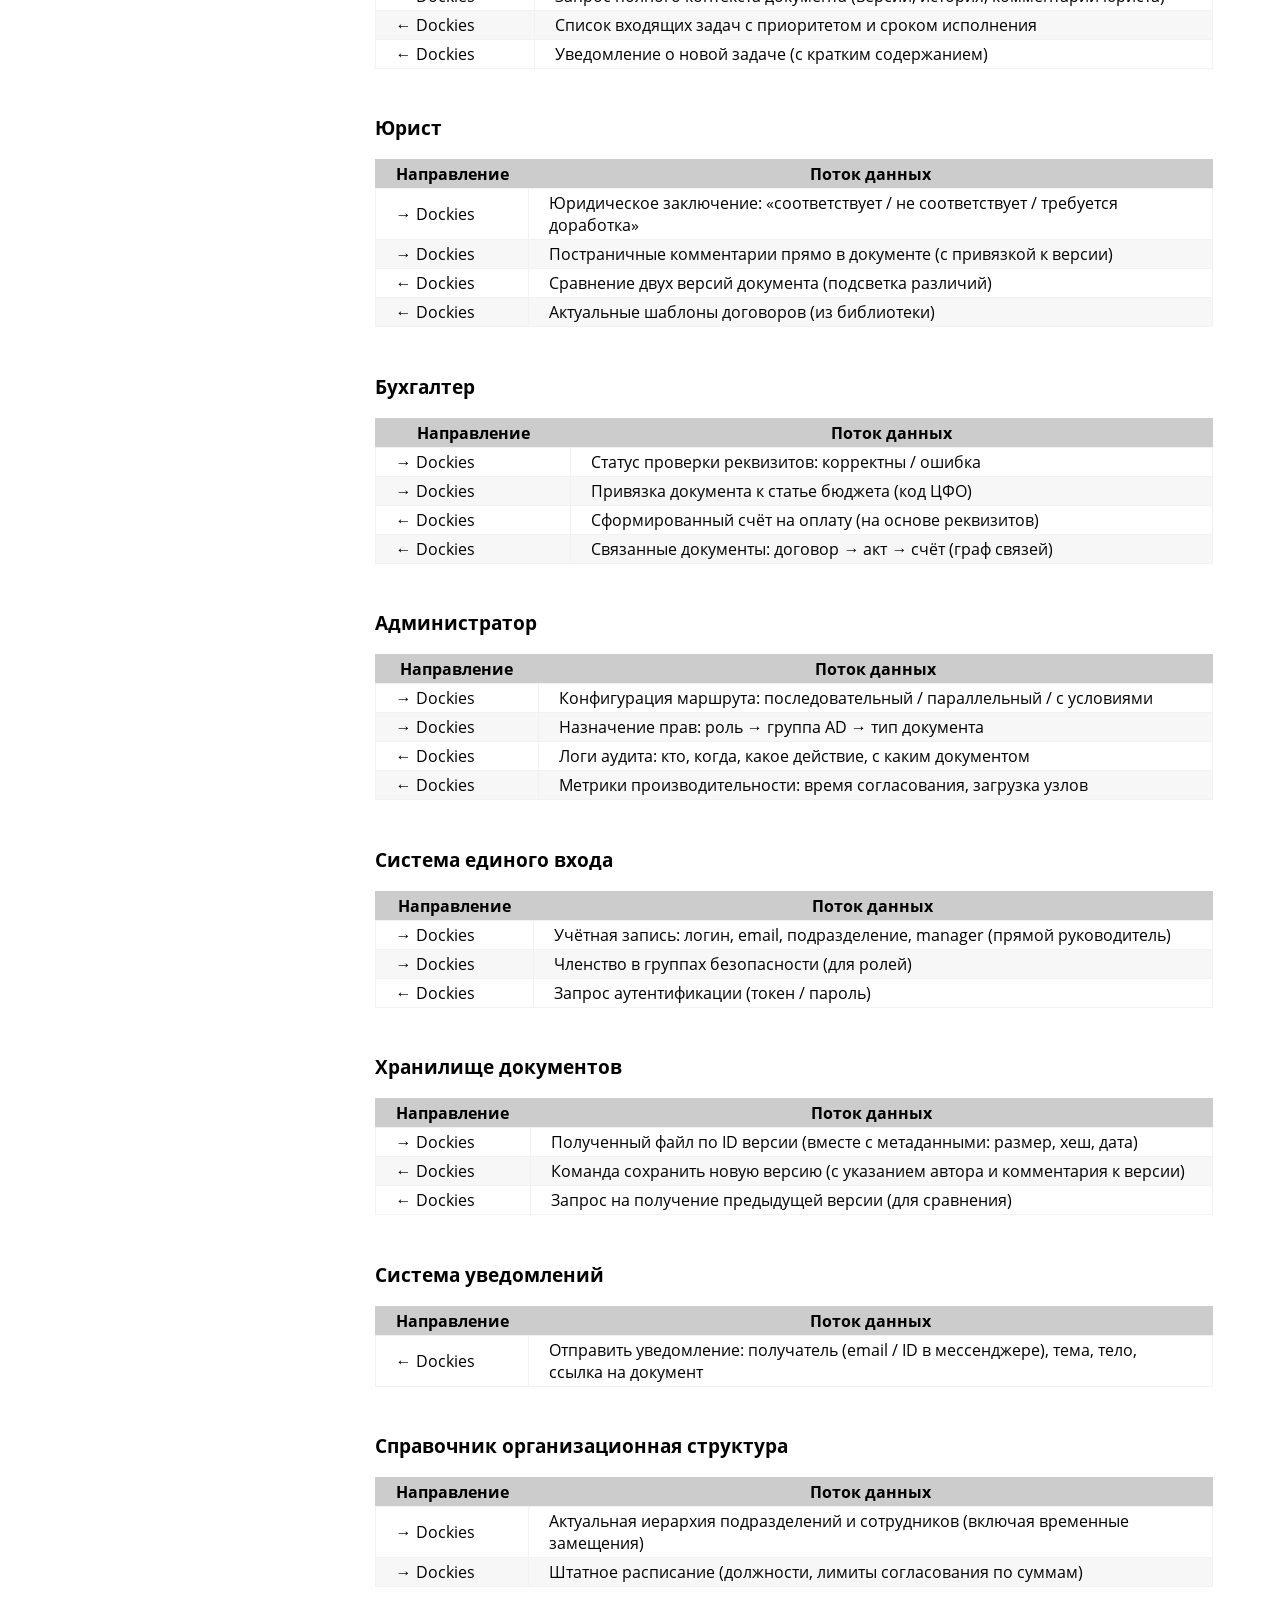
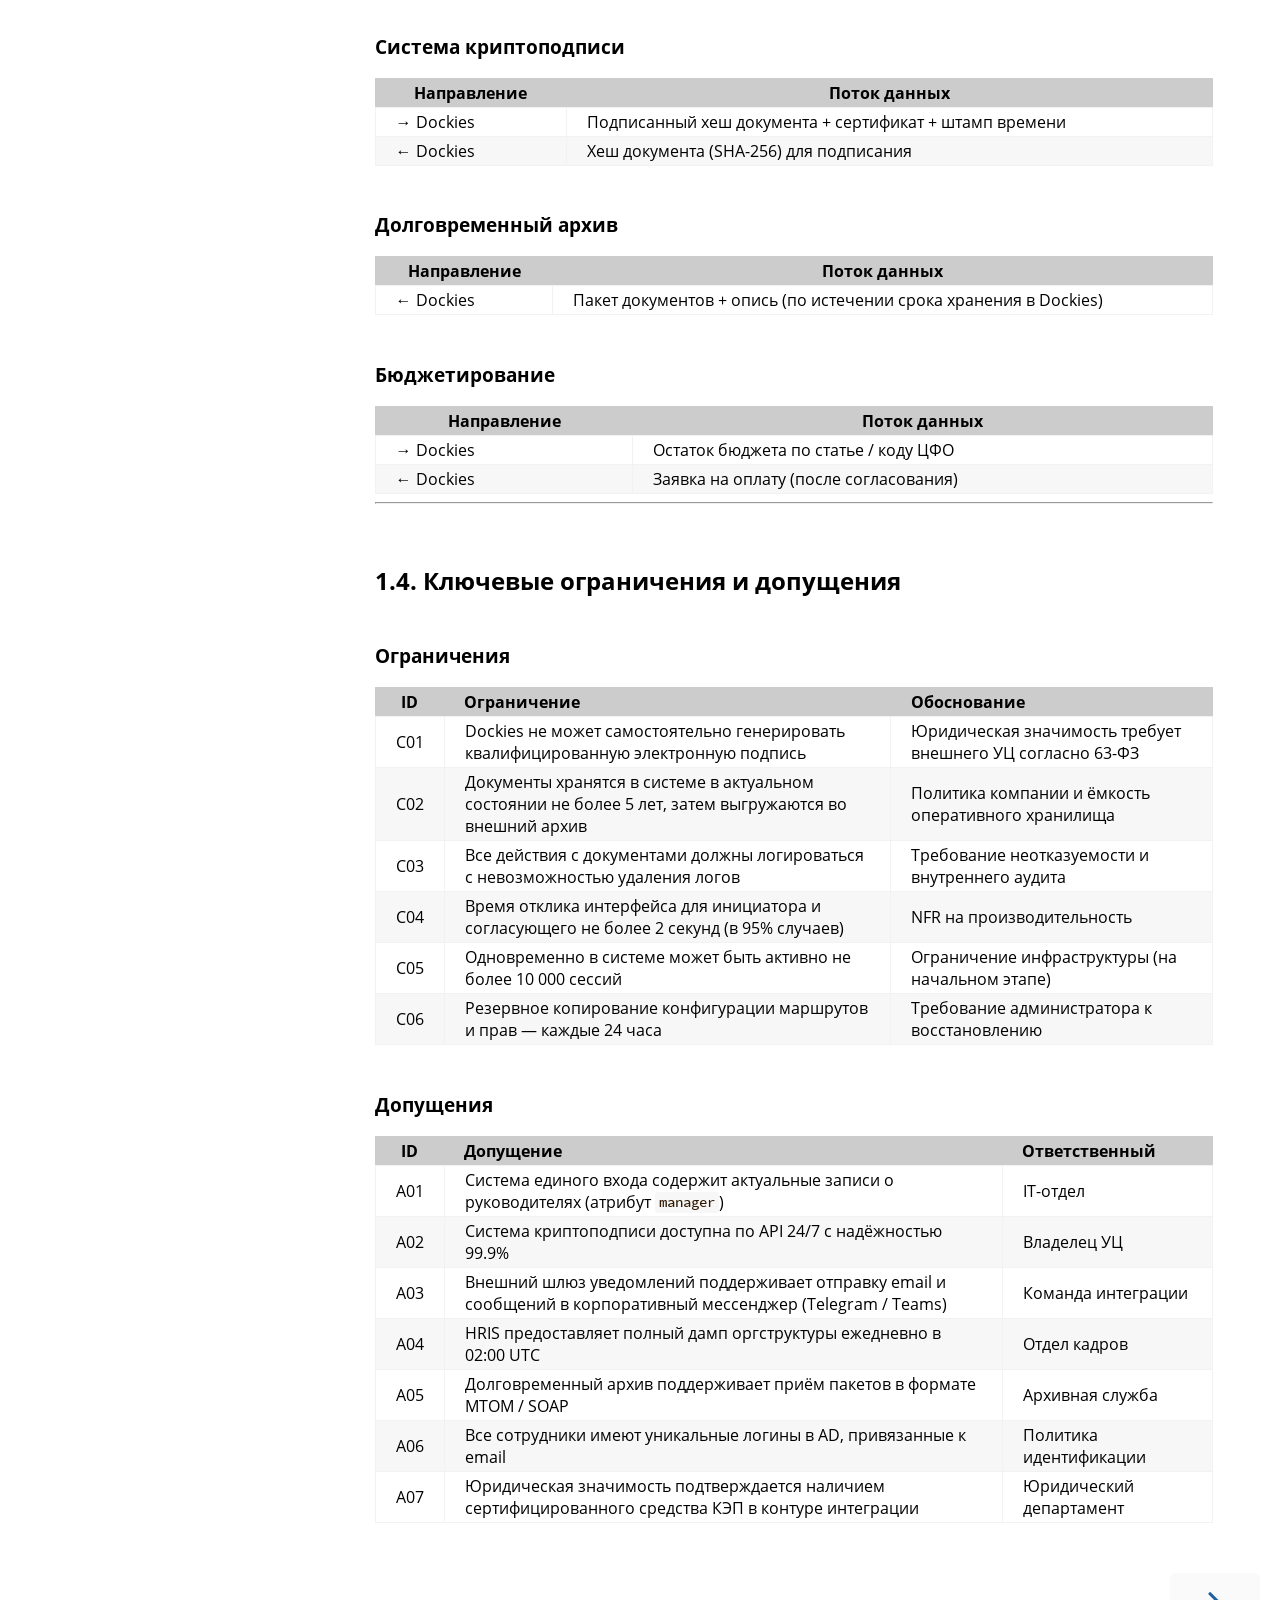
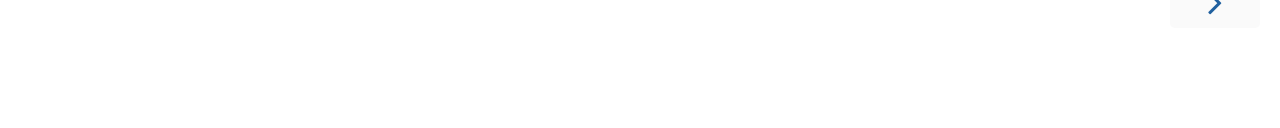
==== commit f598ffdf: "deploy: f8ffbf171079f4f95144677d26371462f2ae196b" ====
--- a/index.html
+++ b/index.html
@@ -208,6 +208,7 @@
 </ul>
 </li>
 </ul>
+<hr />
 <h2 id="11-Описание-системы-и-её-границы"><a class="header" href="#11-Описание-системы-и-её-границы">1.1. Описание системы и её границы</a></h2>
 <p><strong>Dockies (Documents and Cookies)</strong> — корпоративная платформа электронного документооборота и согласования, обеспечивающая:</p>
 <ul>
--- a/src/_assets/custom.css
+++ b/src/_assets/custom.css
@@ -1,5 +1,12 @@
 .content main{
   max-width: 90% !important;
+}
+
+table {
+  margin-left: 0 !important;
+  margin-right: auto !important;
+  width: 100% !important;
+  display: table !important;
 }
 
 .drawio-viewer {
